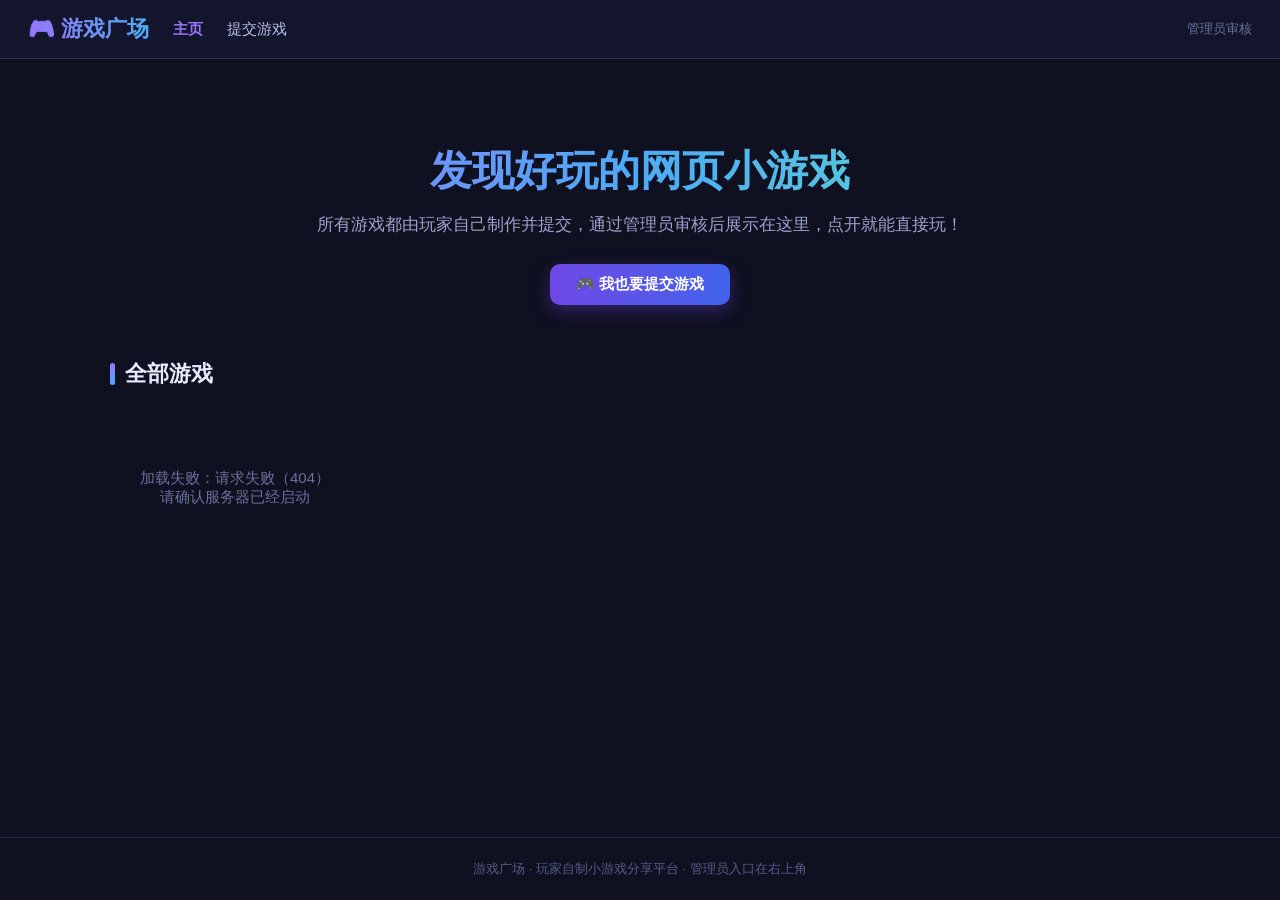
==== index.html @ 997c9da6 "261002" ====
<!DOCTYPE html>
<html lang="zh-CN">
<head>
  <meta charset="UTF-8">
  <meta name="viewport" content="width=device-width, initial-scale=1.0">
  <title>游戏广场 - 大家的在线小游戏合集</title>
  <link rel="stylesheet" href="style.css">
</head>
<body>

  <!-- 顶部导航栏（由 common.js 自动填充） -->
  <div id="navbar"></div>

  <main>
    <!-- 首页大横幅 -->
    <section class="hero">
      <h1>发现好玩的网页小游戏</h1>
      <p>所有游戏都由玩家自己制作并提交，通过管理员审核后展示在这里，点开就能直接玩！</p>
      <a class="btn btn-primary" href="submit.html">🎮 我也要提交游戏</a>
    </section>

    <!-- 游戏列表区域 -->
    <h2 class="section-title">全部游戏 <span id="count" style="font-size:14px;color:#6a719c;font-weight:normal;"></span></h2>
    <div id="gameGrid" class="grid">
      <div class="loading">正在加载游戏列表...</div>
    </div>
  </main>

  <footer>
    游戏广场 · 玩家自制小游戏分享平台 · 管理员入口在右上角
  </footer>

  <script src="common.js"></script>
  <script>
    renderNavbar('home');

    /** 向服务器要"已通过审核"的游戏列表，然后画成卡片 */
    async function loadGames() {
      const grid = document.getElementById('gameGrid');
      try {
        const data = await api('/api/games');
        const games = data.games || [];

        document.getElementById('count').textContent = '（共 ' + games.length + ' 个）';

        if (games.length === 0) {
          grid.innerHTML = '<div class="empty-tip">暂时还没有游戏，快来提交第一个吧！</div>';
          return;
        }

        // 拼出所有卡片。注意：用户输入的文字必须用 esc() 转义后再放到页面上
        grid.innerHTML = games.map(g => {
          const coverChar = g.title.charAt(0) || '🎮';
          return (
            '<div class="card" onclick="location.href=\'play.html?id=' + encodeURIComponent(g.id) + '\'">' +
              '<div class="card-cover" style="background:' + esc(g.color) + '">' + esc(coverChar) + '</div>' +
              '<div class="card-body">' +
                '<div class="card-title">' + esc(g.title) + '</div>' +
                '<div class="card-author">作者：' + esc(g.author) + '</div>' +
                '<div class="card-desc">' + esc(g.description || '这个作者很懒，没有写简介。') + '</div>' +
                '<span class="tag">' + esc(g.category || '其他') + '</span>' +
              '</div>' +
            '</div>'
          );
        }).join('');
      } catch (e) {
        grid.innerHTML = '<div class="empty-tip">加载失败：' + esc(e.message) + '<br>请确认服务器已经启动</div>';
      }
    }

    loadGames();
  </script>
</body>
</html>
---- style.css ----
/* ============================================================
   游戏广场 - 所有页面共用的样式
   整体风格：深色背景 + 紫青渐变 + 卡片
   ============================================================ */

/* 统一盒模型，去掉默认边距 */
* { box-sizing: border-box; margin: 0; padding: 0; }

body {
  font-family: "Microsoft YaHei", "PingFang SC", "Segoe UI", sans-serif;
  background: #0f1020;
  color: #e8ecff;
  min-height: 100vh;
  display: flex;
  flex-direction: column;
}

a { color: #74c0fc; text-decoration: none; }
a:hover { text-decoration: underline; }

/* ---------------- 顶部导航栏 ---------------- */
.navbar {
  display: flex;
  align-items: center;
  gap: 24px;
  padding: 14px 28px;
  background: rgba(20, 22, 45, 0.95);
  border-bottom: 1px solid #2b2f55;
  position: sticky;
  top: 0;
  z-index: 100;
}
.navbar .logo {
  font-size: 22px;
  font-weight: bold;
  background: linear-gradient(90deg, #9775fa, #4dabf7);
  -webkit-background-clip: text;
  background-clip: text;
  -webkit-text-fill-color: transparent;
}
.navbar a {
  color: #b8c0e8;
  font-size: 15px;
}
.navbar a:hover { color: #fff; text-decoration: none; }
.navbar a.active { color: #9775fa; font-weight: bold; }
.navbar .spacer { flex: 1; }
.navbar .admin-link { font-size: 13px; color: #6a719c; }

main {
  flex: 1;
  width: 100%;
  max-width: 1100px;
  margin: 0 auto;
  padding: 28px 20px 60px;
}

/* ---------------- 首页横幅 ---------------- */
.hero {
  text-align: center;
  padding: 56px 20px 44px;
}
.hero h1 {
  font-size: 42px;
  margin-bottom: 14px;
  background: linear-gradient(90deg, #9775fa, #4dabf7, #63e6be);
  -webkit-background-clip: text;
  background-clip: text;
  -webkit-text-fill-color: transparent;
}
.hero p { color: #9ba3cc; font-size: 17px; margin-bottom: 28px; }

/* ---------------- 按钮 ---------------- */
.btn {
  display: inline-block;
  padding: 11px 26px;
  border-radius: 10px;
  border: none;
  font-size: 15px;
  font-weight: bold;
  cursor: pointer;
  transition: transform .12s, box-shadow .12s, opacity .12s;
}
.btn:hover { transform: translateY(-2px); text-decoration: none; }
.btn:active { transform: translateY(0); }
.btn-primary {
  background: linear-gradient(90deg, #7048e8, #4263eb);
  color: #fff;
  box-shadow: 0 6px 18px rgba(112, 72, 232, .35);
}
.btn-secondary { background: #2b2f55; color: #dce2ff; }
.btn-success { background: #2f9e44; color: #fff; }
.btn-danger { background: #c92a2a; color: #fff; }
.btn-ghost { background: transparent; border: 1px solid #4a4f80; color: #b8c0e8; }
.btn:disabled { opacity: .5; cursor: not-allowed; transform: none; }

/* ---------------- 游戏卡片网格 ---------------- */
.section-title {
  font-size: 22px;
  margin: 10px 0 20px;
  display: flex;
  align-items: center;
  gap: 10px;
}
.section-title::before {
  content: "";
  width: 5px; height: 22px;
  background: linear-gradient(180deg, #9775fa, #4dabf7);
  border-radius: 3px;
}
.grid {
  display: grid;
  grid-template-columns: repeat(auto-fill, minmax(240px, 1fr));
  gap: 20px;
}
.card {
  background: #1a1d3a;
  border: 1px solid #2b2f55;
  border-radius: 14px;
  overflow: hidden;
  cursor: pointer;
  transition: transform .15s, border-color .15s, box-shadow .15s;
}
.card:hover {
  transform: translateY(-4px);
  border-color: #7048e8;
  box-shadow: 0 12px 28px rgba(0, 0, 0, .4);
}
.card-cover {
  height: 110px;
  display: flex;
  align-items: center;
  justify-content: center;
  font-size: 44px;
  color: rgba(255, 255, 255, .92);
  font-weight: bold;
}
.card-body { padding: 14px 16px 16px; }
.card-title { font-size: 17px; font-weight: bold; margin-bottom: 6px; }
.card-author { font-size: 13px; color: #8b93bd; margin-bottom: 8px; }
.card-desc {
  font-size: 13px;
  color: #aab2d8;
  line-height: 1.5;
  height: 39px;
  overflow: hidden;
}
.tag {
  display: inline-block;
  margin-top: 10px;
  padding: 3px 10px;
  font-size: 12px;
  border-radius: 20px;
  background: #2b2f55;
  color: #b8c0e8;
}
.empty-tip {
  text-align: center;
  color: #6a719c;
  padding: 60px 0;
  font-size: 15px;
}

/* ---------------- 表单 ---------------- */
.form-box {
  max-width: 680px;
  margin: 10px auto;
  background: #1a1d3a;
  border: 1px solid #2b2f55;
  border-radius: 16px;
  padding: 30px 34px;
}
.form-box h2 { margin-bottom: 22px; font-size: 24px; }
.form-row { margin-bottom: 18px; }
.form-row label {
  display: block;
  font-size: 14px;
  color: #b8c0e8;
  margin-bottom: 7px;
  font-weight: bold;
}
.form-row .hint { font-weight: normal; color: #7a82ab; font-size: 12px; }
input[type=text], input[type=password], select, textarea {
  width: 100%;
  padding: 11px 13px;
  border-radius: 9px;
  border: 1px solid #3a3f6e;
  background: #12142b;
  color: #e8ecff;
  font-size: 14px;
  font-family: inherit;
  outline: none;
}
input:focus, select:focus, textarea:focus { border-color: #7048e8; }
textarea { resize: vertical; }
.code-area {
  font-family: Consolas, "Courier New", monospace;
  font-size: 13px;
  min-height: 240px;
  line-height: 1.5;
}
input[type=color] {
  width: 60px; height: 38px;
  border: 1px solid #3a3f6e;
  border-radius: 9px;
  background: #12142b;
  cursor: pointer;
}
.form-inline { display: flex; gap: 12px; align-items: center; }
.form-msg { margin-top: 14px; font-size: 14px; min-height: 20px; }
.form-msg.ok { color: #69db7c; }
.form-msg.err { color: #ff8787; }

/* ---------------- 游玩页 ---------------- */
.play-header {
  display: flex;
  align-items: center;
  gap: 16px;
  margin-bottom: 16px;
  flex-wrap: wrap;
}
.play-header h2 { font-size: 24px; }
.play-meta { color: #8b93bd; font-size: 14px; }
.game-frame {
  width: 100%;
  height: calc(100vh - 210px);
  min-height: 500px;
  border: 1px solid #2b2f55;
  border-radius: 14px;
  background: #000;
}

/* ---------------- 审核页 ---------------- */
.admin-card {
  background: #1a1d3a;
  border: 1px solid #2b2f55;
  border-radius: 14px;
  padding: 20px 22px;
  margin-bottom: 18px;
}
.admin-card h3 { font-size: 19px; margin-bottom: 6px; }
.admin-card .meta { color: #8b93bd; font-size: 13px; margin-bottom: 10px; }
.admin-card .desc { color: #c2c9ee; font-size: 14px; line-height: 1.6; margin-bottom: 12px; }
.admin-actions { display: flex; gap: 10px; flex-wrap: wrap; margin-top: 14px; }
.admin-preview {
  width: 100%;
  height: 380px;
  border: 1px solid #3a3f6e;
  border-radius: 10px;
  background: #fff;
  margin-top: 10px;
  display: none;
}
details { margin-top: 10px; }
details summary {
  cursor: pointer;
  color: #8b93bd;
  font-size: 13px;
  padding: 6px 0;
}
.code-view {
  width: 100%;
  max-height: 300px;
  margin-top: 8px;
  background: #0c0e20;
  color: #a5d8ff;
  border-radius: 8px;
  padding: 12px;
  font-family: Consolas, monospace;
  font-size: 12px;
  white-space: pre-wrap;
  word-break: break-all;
  overflow: auto;
}
.login-center {
  min-height: 60vh;
  display: flex;
  align-items: center;
  justify-content: center;
}

/* ---------------- 底部 ---------------- */
footer {
  text-align: center;
  padding: 22px;
  color: #555c85;
  font-size: 13px;
  border-top: 1px solid #232748;
}

/* ---------------- 右上角浮动提示 ---------------- */
#toast {
  position: fixed;
  top: 20px;
  left: 50%;
  transform: translateX(-50%) translateY(-80px);
  background: #252a52;
  color: #fff;
  padding: 12px 24px;
  border-radius: 10px;
  font-size: 14px;
  border: 1px solid #4a4f80;
  z-index: 999;
  opacity: 0;
  transition: transform .25s, opacity .25s;
  pointer-events: none;
  max-width: 90vw;
}
#toast.show { transform: translateX(-50%) translateY(0); opacity: 1; }
#toast.ok { border-color: #2f9e44; }
#toast.err { border-color: #c92a2a; }

/* 加载中提示 */
.loading { text-align: center; color: #6a719c; padding: 40px; }
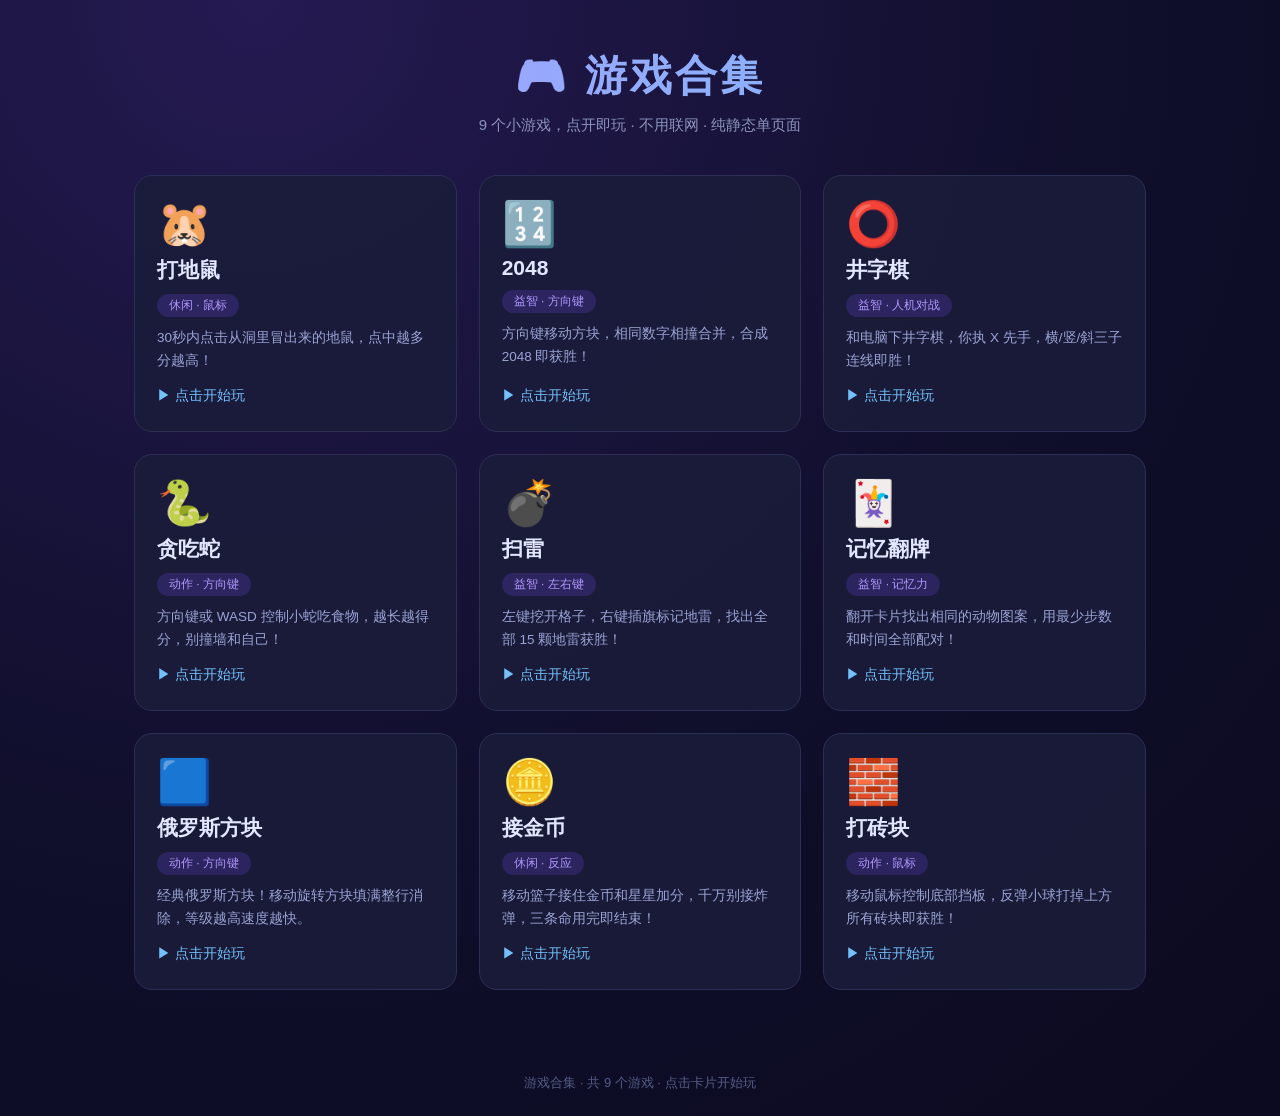
==== commit 623f90fd: "261003" ====
--- a/index.html
+++ b/index.html
@@ -1,74 +1,2022 @@
 <!DOCTYPE html>
 <html lang="zh-CN">
 <head>
-  <meta charset="UTF-8">
-  <meta name="viewport" content="width=device-width, initial-scale=1.0">
-  <title>游戏广场 - 大家的在线小游戏合集</title>
-  <link rel="stylesheet" href="style.css">
+<meta charset="UTF-8">
+<meta name="viewport" content="width=device-width, initial-scale=1.0">
+<title>🎮 游戏合集 - 9个小游戏点开即玩</title>
+<style>
+  /* ============ 页面整体样式 ============ */
+  * { margin: 0; padding: 0; box-sizing: border-box; }
+  body {
+    background: radial-gradient(circle at 20% 0%, #251a52 0%, #100f2c 55%, #0b0a1f 100%);
+    min-height: 100vh;
+    font-family: "Microsoft YaHei", "PingFang SC", sans-serif;
+    color: #e2e6ff;
+    user-select: none;
+  }
+
+  /* 顶部标题 */
+  header {
+    text-align: center;
+    padding: 48px 20px 30px;
+  }
+  header h1 {
+    font-size: 42px;
+    background: linear-gradient(90deg, #b197fc, #74c0fc);
+    -webkit-background-clip: text;
+    background-clip: text;
+    -webkit-text-fill-color: transparent;
+    letter-spacing: 3px;
+  }
+  header p {
+    margin-top: 12px;
+    color: #8b93bd;
+    font-size: 15px;
+  }
+
+  /* 游戏卡片网格 */
+  main.grid {
+    max-width: 1060px;
+    margin: 0 auto;
+    padding: 10px 24px 60px;
+    display: grid;
+    grid-template-columns: repeat(3, 1fr);
+    gap: 22px;
+  }
+  @media (max-width: 900px) { main.grid { grid-template-columns: repeat(2, 1fr); } }
+  @media (max-width: 600px) { main.grid { grid-template-columns: 1fr; } }
+
+  .card {
+    background: rgba(26, 29, 58, .85);
+    border: 1px solid #2b2f55;
+    border-radius: 18px;
+    padding: 26px 22px;
+    cursor: pointer;
+    transition: transform .15s, box-shadow .15s, border-color .15s;
+    display: flex;
+    flex-direction: column;
+    gap: 10px;
+  }
+  .card:hover {
+    transform: translateY(-5px);
+    border-color: #7048e8;
+    box-shadow: 0 12px 30px rgba(112, 72, 232, .28);
+  }
+  .card-icon {
+    font-size: 44px;
+    line-height: 1;
+  }
+  .card-title {
+    font-size: 21px;
+    font-weight: bold;
+  }
+  .card-tag {
+    display: inline-block;
+    align-self: flex-start;
+    font-size: 12px;
+    padding: 3px 12px;
+    border-radius: 20px;
+    background: rgba(112, 72, 232, .22);
+    color: #b197fc;
+  }
+  .card-desc {
+    font-size: 13.5px;
+    color: #9aa3d4;
+    line-height: 1.7;
+    flex: 1;
+  }
+  .card-play {
+    margin-top: 4px;
+    font-size: 14px;
+    color: #74c0fc;
+  }
+
+  footer {
+    text-align: center;
+    color: #555c85;
+    font-size: 13px;
+    padding: 24px;
+  }
+
+  /* ============ 游戏运行弹窗（全屏覆盖） ============ */
+  .player {
+    position: fixed;
+    inset: 0;
+    background: #0b0a1f;
+    z-index: 100;
+    display: flex;
+    flex-direction: column;
+  }
+  .player.hidden { display: none; }
+  .player-bar {
+    height: 54px;
+    flex-shrink: 0;
+    background: #141733;
+    border-bottom: 1px solid #2b2f55;
+    display: flex;
+    align-items: center;
+    gap: 18px;
+    padding: 0 18px;
+  }
+  .back-btn {
+    padding: 8px 18px;
+    font-size: 14px;
+    border: none;
+    border-radius: 9px;
+    background: linear-gradient(90deg, #7048e8, #4263eb);
+    color: #fff;
+    cursor: pointer;
+    font-family: inherit;
+  }
+  .back-btn:hover { filter: brightness(1.1); }
+  #playerTitle { font-size: 17px; font-weight: bold; color: #dce2ff; }
+  #frame {
+    flex: 1;
+    width: 100%;
+    border: none;
+    background: #fff;
+  }
+</style>
 </head>
 <body>
 
-  <!-- 顶部导航栏（由 common.js 自动填充） -->
-  <div id="navbar"></div>
-
-  <main>
-    <!-- 首页大横幅 -->
-    <section class="hero">
-      <h1>发现好玩的网页小游戏</h1>
-      <p>所有游戏都由玩家自己制作并提交，通过管理员审核后展示在这里，点开就能直接玩！</p>
-      <a class="btn btn-primary" href="submit.html">🎮 我也要提交游戏</a>
-    </section>
-
-    <!-- 游戏列表区域 -->
-    <h2 class="section-title">全部游戏 <span id="count" style="font-size:14px;color:#6a719c;font-weight:normal;"></span></h2>
-    <div id="gameGrid" class="grid">
-      <div class="loading">正在加载游戏列表...</div>
+  <header>
+    <h1>🎮 游戏合集</h1>
+    <p>9 个小游戏，点开即玩 · 不用联网 · 纯静态单页面</p>
+  </header>
+
+  <!-- 游戏卡片由下面的脚本自动生成 -->
+  <main class="grid" id="grid"></main>
+
+  <footer>游戏合集 · 共 9 个游戏 · 点击卡片开始玩</footer>
+
+  <!-- 游戏运行容器：默认隐藏，点卡片后全屏显示 -->
+  <div class="player hidden" id="player">
+    <div class="player-bar">
+      <button class="back-btn" id="backBtn">← 返回游戏列表</button>
+      <span id="playerTitle"></span>
     </div>
-  </main>
-
-  <footer>
-    游戏广场 · 玩家自制小游戏分享平台 · 管理员入口在右上角
-  </footer>
-
-  <script src="common.js"></script>
-  <script>
-    renderNavbar('home');
-
-    /** 向服务器要"已通过审核"的游戏列表，然后画成卡片 */
-    async function loadGames() {
-      const grid = document.getElementById('gameGrid');
-      try {
-        const data = await api('/api/games');
-        const games = data.games || [];
-
-        document.getElementById('count').textContent = '（共 ' + games.length + ' 个）';
-
-        if (games.length === 0) {
-          grid.innerHTML = '<div class="empty-tip">暂时还没有游戏，快来提交第一个吧！</div>';
-          return;
+    <!--
+      游戏在独立沙箱 iframe 里运行：
+      allow-scripts 允许游戏脚本运行；不允许同源访问，游戏之间完全隔离。
+      srcdoc 在打开游戏时才填入游戏的完整 HTML 代码。
+    -->
+    <iframe id="frame" sandbox="allow-scripts allow-pointer-lock allow-popups"></iframe>
+  </div>
+
+<script>
+/* ============================================================
+   9 个游戏的数据：每个游戏都是一个完整独立的 HTML 文件内容，
+   原封不动地存在 html 字段里，运行时整体放进 iframe。
+   ============================================================ */
+var GAMES = [
+
+/* ---------------- 游戏 1：打地鼠 ---------------- */
+{
+  title: '打地鼠',
+  icon: '🐹',
+  tag: '休闲 · 鼠标',
+  desc: '30秒内点击从洞里冒出来的地鼠，点中越多分越高！',
+  color: '#7048e8',
+  html: `<!DOCTYPE html>
+<html lang="zh-CN">
+<head>
+<meta charset="utf-8">
+<title>打地鼠</title>
+<style>
+  * { margin: 0; padding: 0; box-sizing: border-box; }
+  body {
+    background: linear-gradient(135deg, #1a1d3a, #2d1b4e);
+    min-height: 100vh;
+    display: flex;
+    flex-direction: column;
+    align-items: center;
+    justify-content: center;
+    font-family: "Microsoft YaHei", sans-serif;
+    color: #fff;
+    user-select: none;
+  }
+  h1 { font-size: 32px; margin-bottom: 10px; letter-spacing: 4px; }
+  .info {
+    display: flex;
+    gap: 30px;
+    font-size: 18px;
+    margin-bottom: 20px;
+  }
+  .info span { color: #ffd43b; font-weight: bold; }
+  .board {
+    display: grid;
+    grid-template-columns: repeat(3, 100px);
+    grid-template-rows: repeat(3, 100px);
+    gap: 14px;
+  }
+  .hole {
+    background: radial-gradient(circle, #2c1810, #1a0f08);
+    border-radius: 50%;
+    position: relative;
+    overflow: hidden;
+    cursor: pointer;
+    box-shadow: inset 0 6px 12px rgba(0,0,0,.6);
+  }
+  .mole {
+    position: absolute;
+    bottom: -70px;
+    left: 50%;
+    transform: translateX(-50%);
+    font-size: 54px;
+    transition: bottom .15s ease-out;
+    pointer-events: none;
+  }
+  .hole.up .mole { bottom: 12px; }
+  .hole.hit .mole { transform: translateX(-50%) scale(.6); opacity: .4; }
+  .start-btn {
+    margin-top: 24px;
+    padding: 12px 36px;
+    font-size: 18px;
+    border: none;
+    border-radius: 10px;
+    background: linear-gradient(90deg, #7048e8, #4263eb);
+    color: #fff;
+    cursor: pointer;
+    box-shadow: 0 4px 14px rgba(112,72,232,.4);
+  }
+  .start-btn:hover { transform: translateY(-2px); }
+  .over {
+    position: fixed;
+    inset: 0;
+    background: rgba(0,0,0,.75);
+    display: none;
+    align-items: center;
+    justify-content: center;
+    flex-direction: column;
+    gap: 16px;
+    font-size: 24px;
+  }
+  .over.show { display: flex; }
+  .over h2 { font-size: 40px; color: #ffd43b; }
+</style>
+</head>
+<body>
+  <h1>🔨 打地鼠</h1>
+  <div class="info">
+    <div>得分：<span id="score">0</span></div>
+    <div>时间：<span id="time">30</span>s</div>
+  </div>
+  <div class="board" id="board"></div>
+  <button class="start-btn" id="startBtn">开始游戏</button>
+
+  <div class="over" id="over">
+    <h2>时间到！</h2>
+    <p>你的得分：<span id="finalScore" style="color:#ffd43b;font-weight:bold;">0</span></p>
+    <button class="start-btn" onclick="restart()">再玩一次</button>
+  </div>
+
+<script>
+  const board = document.getElementById('board');
+  const scoreEl = document.getElementById('score');
+  const timeEl = document.getElementById('time');
+  const over = document.getElementById('over');
+  const startBtn = document.getElementById('startBtn');
+
+  let score = 0, timeLeft = 30, timer = null, moleTimer = null, running = false;
+
+  // 生成 9 个洞
+  for (let i = 0; i < 9; i++) {
+    const hole = document.createElement('div');
+    hole.className = 'hole';
+    hole.innerHTML = '<div class="mole">🐹</div>';
+    hole.addEventListener('click', () => whack(hole));
+    board.appendChild(hole);
+  }
+
+  function whack(hole) {
+    if (!running || !hole.classList.contains('up') || hole.classList.contains('hit')) return;
+    score++;
+    scoreEl.textContent = score;
+    hole.classList.add('hit');
+    setTimeout(() => hole.classList.remove('hit', 'up'), 120);
+  }
+
+  function popMole() {
+    const holes = document.querySelectorAll('.hole');
+    // 随机选一个还没冒出地鼠的洞
+    const free = Array.from(holes).filter(h => !h.classList.contains('up'));
+    if (free.length === 0) return;
+    const hole = free[Math.floor(Math.random() * free.length)];
+    hole.classList.add('up');
+    // 地鼠冒出来 0.6~1 秒后自己缩回去
+    const dur = 600 + Math.random() * 400;
+    setTimeout(() => hole.classList.remove('up'), dur);
+  }
+
+  function startGame() {
+    score = 0;
+    timeLeft = 30;
+    scoreEl.textContent = 0;
+    timeEl.textContent = 30;
+    over.classList.remove('show');
+    startBtn.style.display = 'none';
+    running = true;
+
+    timer = setInterval(() => {
+      timeLeft--;
+      timeEl.textContent = timeLeft;
+      if (timeLeft <= 0) endGame();
+    }, 1000);
+
+    // 每隔 0.5 秒冒一只地鼠
+    moleTimer = setInterval(popMole, 500);
+  }
+
+  function endGame() {
+    running = false;
+    clearInterval(timer);
+    clearInterval(moleTimer);
+    document.querySelectorAll('.hole').forEach(h => h.classList.remove('up'));
+    document.getElementById('finalScore').textContent = score;
+    over.classList.add('show');
+    startBtn.style.display = 'block';
+  }
+
+  function restart() { startGame(); }
+
+  startBtn.addEventListener('click', startGame);
+<\/script>
+</body>
+</html>`
+},
+
+/* ---------------- 游戏 2：2048 ---------------- */
+{
+  title: '2048',
+  icon: '🔢',
+  tag: '益智 · 方向键',
+  desc: '方向键移动方块，相同数字相撞合并，合成 2048 即获胜！',
+  color: '#f59f00',
+  html: `<!DOCTYPE html>
+<html lang="zh-CN">
+<head>
+<meta charset="utf-8">
+<title>2048</title>
+<style>
+  * { margin: 0; padding: 0; box-sizing: border-box; }
+  body {
+    background: #faf8ef;
+    min-height: 100vh;
+    display: flex;
+    flex-direction: column;
+    align-items: center;
+    justify-content: center;
+    font-family: "Microsoft YaHei", sans-serif;
+    color: #776e65;
+    user-select: none;
+  }
+  h1 { font-size: 48px; margin-bottom: 12px; color: #776e65; }
+  .info { display: flex; gap: 14px; margin-bottom: 16px; align-items: center; }
+  .score-box {
+    background: #bbada0;
+    color: #fff;
+    padding: 8px 20px;
+    border-radius: 6px;
+    text-align: center;
+    min-width: 80px;
+  }
+  .score-box .label { font-size: 12px; text-transform: uppercase; opacity: .85; }
+  .score-box .val { font-size: 22px; font-weight: bold; }
+  .board {
+    background: #bbada0;
+    border-radius: 8px;
+    padding: 12px;
+    display: grid;
+    grid-template-columns: repeat(4, 80px);
+    grid-template-rows: repeat(4, 80px);
+    gap: 12px;
+    position: relative;
+  }
+  .cell {
+    background: rgba(238,228,218,.35);
+    border-radius: 6px;
+    display: flex;
+    align-items: center;
+    justify-content: center;
+    font-size: 32px;
+    font-weight: bold;
+    color: #776e65;
+  }
+  .n2    { background: #eee4da; color: #776e65; }
+  .n4    { background: #ede0c8; color: #776e65; }
+  .n8    { background: #f2b179; color: #f9f6f2; }
+  .n16   { background: #f59563; color: #f9f6f2; }
+  .n32   { background: #f67c5f; color: #f9f6f2; }
+  .n64   { background: #f65e3b; color: #f9f6f2; }
+  .n128  { background: #edcf72; color: #f9f6f2; font-size: 26px; }
+  .n256  { background: #edcc61; color: #f9f6f2; font-size: 26px; }
+  .n512  { background: #edc850; color: #f9f6f2; font-size: 26px; }
+  .n1024 { background: #edc53f; color: #f9f6f2; font-size: 20px; }
+  .n2048 { background: #edc22e; color: #f9f6f2; font-size: 20px; }
+  .n4096 { background: #3c3a32; color: #f9f6f2; font-size: 20px; }
+  .tip { margin-top: 16px; font-size: 14px; color: #8f7a66; }
+  .restart {
+    margin-top: 14px;
+    padding: 10px 28px;
+    font-size: 16px;
+    border: none;
+    border-radius: 6px;
+    background: #8f7a66;
+    color: #f9f6f2;
+    cursor: pointer;
+  }
+  .overlay {
+    position: absolute;
+    inset: 0;
+    background: rgba(238,228,218,.73);
+    border-radius: 8px;
+    display: none;
+    flex-direction: column;
+    align-items: center;
+    justify-content: center;
+    gap: 14px;
+  }
+  .overlay.show { display: flex; }
+  .overlay h2 { font-size: 40px; color: #776e65; }
+</style>
+</head>
+<body>
+  <h1>2048</h1>
+  <div class="info">
+    <div class="score-box"><div class="label">分数</div><div class="val" id="score">0</div></div>
+    <div class="score-box"><div class="label">最高</div><div class="val" id="best">0</div></div>
+  </div>
+  <div class="board" id="board">
+    <div class="overlay" id="overlay">
+      <h2 id="overText">游戏结束</h2>
+      <button class="restart" onclick="init()">再来一局</button>
+    </div>
+  </div>
+  <p class="tip">用 ↑ ↓ ← → 方向键移动方块，相同数字合并，合成 2048 获胜！</p>
+  <button class="restart" onclick="init()">重新开始</button>
+
+<script>
+  const board = document.getElementById('board');
+  const scoreEl = document.getElementById('score');
+  const bestEl = document.getElementById('best');
+  const overlay = document.getElementById('overlay');
+  const overText = document.getElementById('overText');
+
+  let grid, score, best = 0, over = false, won = false;
+  const cells = [];
+
+  // 创建 16 个格子
+  for (let i = 0; i < 16; i++) {
+    const c = document.createElement('div');
+    c.className = 'cell';
+    board.appendChild(c);
+    cells.push(c);
+  }
+
+  function init() {
+    grid = Array(16).fill(0);
+    score = 0;
+    over = false;
+    won = false;
+    overlay.classList.remove('show');
+    addRandom();
+    addRandom();
+    render();
+  }
+
+  // 随机在空格子里放一个 2（90%）或 4（10%）
+  function addRandom() {
+    const empty = [];
+    for (let i = 0; i < 16; i++) if (grid[i] === 0) empty.push(i);
+    if (empty.length === 0) return;
+    const idx = empty[Math.floor(Math.random() * empty.length)];
+    grid[idx] = Math.random() < 0.9 ? 2 : 4;
+  }
+
+  function render() {
+    scoreEl.textContent = score;
+    bestEl.textContent = best;
+    for (let i = 0; i < 16; i++) {
+      const v = grid[i];
+      cells[i].className = 'cell' + (v ? ' n' + v : '');
+      cells[i].textContent = v || '';
+    }
+  }
+
+  // 把一行/列向左压缩合并，返回新数组和获得的分数
+  function slide(row) {
+    let arr = row.filter(v => v);       // 去掉 0
+    let gained = 0;
+    for (let i = 0; i < arr.length - 1; i++) {
+      if (arr[i] === arr[i + 1]) {
+        arr[i] *= 2;
+        gained += arr[i];
+        if (arr[i] === 2048 && !won) { won = true; }
+        arr.splice(i + 1, 1);
+      }
+    }
+    while (arr.length < 4) arr.push(0);
+    return { row: arr, gained };
+  }
+
+  function move(dir) {
+    if (over) return;
+    const before = grid.join(',');
+    let totalGain = 0;
+
+    // 把 4x4 网格按方向拆成 4 行来处理
+    for (let i = 0; i < 4; i++) {
+      let idx;
+      if (dir === 'left')  idx = [i*4, i*4+1, i*4+2, i*4+3];
+      if (dir === 'right') idx = [i*4+3, i*4+2, i*4+1, i*4];
+      if (dir === 'up')    idx = [i, i+4, i+8, i+12];
+      if (dir === 'down')  idx = [i+12, i+8, i+4, i];
+
+      const row = idx.map(p => grid[p]);
+      const { row: nr, gained } = slide(row);
+      totalGain += gained;
+      idx.forEach((p, j) => grid[p] = nr[j]);
+    }
+
+    // 如果有变化，加分并生成新方块
+    if (grid.join(',') !== before) {
+      score += totalGain;
+      if (score > best) best = score;
+      addRandom();
+      render();
+      checkOver();
+    }
+  }
+
+  function checkOver() {
+    if (won) {
+      overText.textContent = '🎉 你赢了！合成 2048！';
+      overlay.classList.add('show');
+      over = true;
+      return;
+    }
+    // 还有空格就没结束
+    if (grid.includes(0)) return;
+    // 检查是否还能合并
+    for (let i = 0; i < 16; i++) {
+      const v = grid[i];
+      if ((i + 1) % 4 !== 0 && grid[i+1] === v) return;
+      if (i + 4 < 16 && grid[i+4] === v) return;
+    }
+    overText.textContent = '游戏结束';
+    overlay.classList.add('show');
+    over = true;
+  }
+
+  document.addEventListener('keydown', e => {
+    const map = { ArrowLeft:'left', ArrowRight:'right', ArrowUp:'up', ArrowDown:'down' };
+    if (map[e.key]) { e.preventDefault(); move(map[e.key]); }
+  });
+
+  init();
+<\/script>
+</body>
+</html>`
+},
+
+/* ---------------- 游戏 3：井字棋 ---------------- */
+{
+  title: '井字棋',
+  icon: '⭕',
+  tag: '益智 · 人机对战',
+  desc: '和电脑下井字棋，你执 X 先手，横/竖/斜三子连线即胜！',
+  color: '#e94560',
+  html: `<!DOCTYPE html>
+<html lang="zh-CN">
+<head>
+<meta charset="utf-8">
+<title>井字棋</title>
+<style>
+  * { margin: 0; padding: 0; box-sizing: border-box; }
+  body {
+    background: linear-gradient(135deg, #0f3460, #16213e);
+    min-height: 100vh;
+    display: flex;
+    flex-direction: column;
+    align-items: center;
+    justify-content: center;
+    font-family: "Microsoft YaHei", sans-serif;
+    color: #fff;
+    user-select: none;
+  }
+  h1 { font-size: 32px; margin-bottom: 10px; }
+  .status { font-size: 18px; margin-bottom: 18px; height: 26px; }
+  .board {
+    display: grid;
+    grid-template-columns: repeat(3, 90px);
+    grid-template-rows: repeat(3, 90px);
+    gap: 8px;
+    background: #1a1a2e;
+    padding: 8px;
+    border-radius: 12px;
+  }
+  .cell {
+    background: #16213e;
+    border-radius: 8px;
+    display: flex;
+    align-items: center;
+    justify-content: center;
+    font-size: 48px;
+    font-weight: bold;
+    cursor: pointer;
+    transition: background .15s;
+  }
+  .cell:hover:not(.taken) { background: #1f3460; }
+  .cell.x { color: #e94560; }
+  .cell.o { color: #00d4ff; }
+  .cell.win { background: #0f3460; animation: pulse .6s infinite alternate; }
+  @keyframes pulse { from { transform: scale(1); } to { transform: scale(1.05); } }
+  .info { display: flex; gap: 30px; margin-top: 18px; font-size: 15px; }
+  .info span { color: #e94560; font-weight: bold; }
+  .info span.o { color: #00d4ff; }
+  button {
+    margin-top: 18px;
+    padding: 10px 28px;
+    font-size: 16px;
+    border: none;
+    border-radius: 8px;
+    background: #e94560;
+    color: #fff;
+    cursor: pointer;
+  }
+  button:hover { opacity: .85; }
+</style>
+</head>
+<body>
+  <h1>⭕ 井字棋 ❌</h1>
+  <div class="status" id="status">你是 X，先走一步！</div>
+  <div class="board" id="board"></div>
+  <div class="info">
+    <div>你 (X)：<span id="px">0</span> 胜</div>
+    <div>电脑 (O)：<span class="o" id="po">0</span> 胜</div>
+  </div>
+  <button onclick="reset()">重新开始</button>
+
+<script>
+  const board = document.getElementById('board');
+  const statusEl = document.getElementById('status');
+  const pxEl = document.getElementById('px');
+  const poEl = document.getElementById('po');
+  let cells, boardState, over, px = 0, po = 0;
+  const WINS = [[0,1,2],[3,4,5],[6,7,8],[0,3,6],[1,4,7],[2,5,8],[0,4,8],[2,4,6]];
+
+  function init() {
+    cells = [];
+    boardState = Array(9).fill('');
+    over = false;
+    board.innerHTML = '';
+    for (let i = 0; i < 9; i++) {
+      const c = document.createElement('div');
+      c.className = 'cell';
+      c.addEventListener('click', () => play(i));
+      board.appendChild(c);
+      cells.push(c);
+    }
+    statusEl.textContent = '你是 X，先走一步！';
+  }
+
+  function play(i) {
+    if (over || boardState[i] !== '') return;
+    boardState[i] = 'X';
+    cells[i].textContent = 'X';
+    cells[i].classList.add('x', 'taken');
+    if (checkWin('X')) return end('你赢了！🎉', 'X');
+    if (boardState.every(v => v)) return end('平局！', null);
+    statusEl.textContent = '电脑思考中...';
+    setTimeout(aiMove, 400);
+  }
+
+  // 简单 AI：优先赢，其次堵，否则随机
+  function aiMove() {
+    if (over) return;
+    let move = findWin('O') ?? findWin('X') ?? randomEmpty();
+    boardState[move] = 'O';
+    cells[move].textContent = 'O';
+    cells[move].classList.add('o', 'taken');
+    if (checkWin('O')) return end('电脑赢了！🤖', 'O');
+    if (boardState.every(v => v)) return end('平局！', null);
+    statusEl.textContent = '轮到你了，下 X';
+  }
+
+  function findWin(p) {
+    for (const [a, b, c] of WINS) {
+      const line = [boardState[a], boardState[b], boardState[c]];
+      if (line.filter(v => v === p).length === 2 && line.includes('')) {
+        return [a, b, c][line.indexOf('')];
+      }
+    }
+    return null;
+  }
+
+  function randomEmpty() {
+    const e = boardState.map((v, i) => v === '' ? i : -1).filter(i => i >= 0);
+    return e[Math.floor(Math.random() * e.length)];
+  }
+
+  function checkWin(p) {
+    for (const line of WINS) {
+      if (line.every(i => boardState[i] === p)) {
+        line.forEach(i => cells[i].classList.add('win'));
+        return true;
+      }
+    }
+    return false;
+  }
+
+  function end(msg, winner) {
+    over = true;
+    statusEl.textContent = msg;
+    if (winner === 'X') { px++; pxEl.textContent = px; }
+    if (winner === 'O') { po++; poEl.textContent = po; }
+  }
+
+  function reset() { init(); }
+  init();
+<\/script>
+</body>
+</html>`
+},
+
+/* ---------------- 游戏 4：贪吃蛇 ---------------- */
+{
+  title: '贪吃蛇',
+  icon: '🐍',
+  tag: '动作 · 方向键',
+  desc: '方向键或 WASD 控制小蛇吃食物，越长越得分，别撞墙和自己！',
+  color: '#2f9e44',
+  html: `<!DOCTYPE html>
+<html lang="zh-CN">
+<head>
+<meta charset="utf-8">
+<title>贪吃蛇</title>
+<style>
+  * { margin: 0; padding: 0; box-sizing: border-box; }
+  body {
+    background: #1a1a2e;
+    min-height: 100vh;
+    display: flex;
+    flex-direction: column;
+    align-items: center;
+    justify-content: center;
+    font-family: "Microsoft YaHei", sans-serif;
+    color: #fff;
+    user-select: none;
+  }
+  h1 { font-size: 30px; margin-bottom: 12px; color: #4ade80; }
+  .info { display: flex; gap: 24px; font-size: 18px; margin-bottom: 14px; }
+  .info span { color: #fbbf24; font-weight: bold; }
+  canvas {
+    background: #0f0f1e;
+    border: 2px solid #4ade80;
+    border-radius: 8px;
+    box-shadow: 0 0 20px rgba(74,222,128,.3);
+  }
+  .tip { margin-top: 14px; font-size: 14px; color: #94a3b8; }
+  button {
+    margin-top: 12px;
+    padding: 10px 28px;
+    font-size: 16px;
+    border: none;
+    border-radius: 8px;
+    background: #4ade80;
+    color: #0f0f1e;
+    cursor: pointer;
+    font-weight: bold;
+  }
+  button:hover { opacity: .85; }
+  .over {
+    position: fixed;
+    inset: 0;
+    background: rgba(0,0,0,.7);
+    display: none;
+    align-items: center;
+    justify-content: center;
+    flex-direction: column;
+    gap: 14px;
+  }
+  .over.show { display: flex; }
+  .over h2 { font-size: 36px; color: #f87171; }
+</style>
+</head>
+<body>
+  <h1>🐍 贪吃蛇</h1>
+  <div class="info">
+    <div>得分：<span id="score">0</span></div>
+    <div>最高：<span id="best">0</span></div>
+  </div>
+  <canvas id="game" width="400" height="400"></canvas>
+  <p class="tip">用 ↑ ↓ ← → 或 W A S D 控制方向，吃到食物加分，撞墙或撞自己就死</p>
+  <button onclick="restart()">开始 / 重来</button>
+
+  <div class="over" id="over">
+    <h2>游戏结束</h2>
+    <p>得分：<span id="final" style="color:#fbbf24;font-weight:bold;font-size:24px;">0</span></p>
+    <button onclick="restart()">再来一局</button>
+  </div>
+
+<script>
+  const canvas = document.getElementById('game');
+  const ctx = canvas.getContext('2d');
+  const SIZE = 20, COLS = canvas.width / SIZE, ROWS = canvas.height / SIZE;
+  let snake, dir, nextDir, food, score, best = 0, timer, over;
+
+  function init() {
+    snake = [{x: 10, y: 10}, {x: 9, y: 10}, {x: 8, y: 10}];
+    dir = {x: 1, y: 0};
+    nextDir = dir;
+    score = 0;
+    over = false;
+    document.getElementById('over').classList.remove('show');
+    placeFood();
+    updateScore();
+  }
+
+  function placeFood() {
+    while (true) {
+      const f = { x: Math.floor(Math.random() * COLS), y: Math.floor(Math.random() * ROWS) };
+      if (!snake.some(s => s.x === f.x && s.y === f.y)) { food = f; return; }
+    }
+  }
+
+  function updateScore() {
+    document.getElementById('score').textContent = score;
+    if (score > best) { best = score; document.getElementById('best').textContent = best; }
+  }
+
+  function tick() {
+    if (over) return;
+    dir = nextDir;
+    const head = { x: snake[0].x + dir.x, y: snake[0].y + dir.y };
+
+    // 撞墙
+    if (head.x < 0 || head.x >= COLS || head.y < 0 || head.y >= ROWS) return gameOver();
+    // 撞自己
+    if (snake.some(s => s.x === head.x && s.y === head.y)) return gameOver();
+
+    snake.unshift(head);
+    if (head.x === food.x && head.y === food.y) {
+      score += 10;
+      updateScore();
+      placeFood();
+    } else {
+      snake.pop();
+    }
+    draw();
+  }
+
+  function draw() {
+    ctx.fillStyle = '#0f0f1e';
+    ctx.fillRect(0, 0, canvas.width, canvas.height);
+
+    // 食物
+    ctx.fillStyle = '#f87171';
+    ctx.beginPath();
+    ctx.arc(food.x * SIZE + SIZE/2, food.y * SIZE + SIZE/2, SIZE/2 - 2, 0, Math.PI*2);
+    ctx.fill();
+
+    // 蛇
+    snake.forEach((s, i) => {
+      ctx.fillStyle = i === 0 ? '#4ade80' : '#22c55e';
+      ctx.fillRect(s.x * SIZE + 1, s.y * SIZE + 1, SIZE - 2, SIZE - 2);
+    });
+  }
+
+  function gameOver() {
+    over = true;
+    clearInterval(timer);
+    document.getElementById('final').textContent = score;
+    document.getElementById('over').classList.add('show');
+  }
+
+  function restart() {
+    clearInterval(timer);
+    init();
+    draw();
+    timer = setInterval(tick, 110);
+  }
+
+  document.addEventListener('keydown', e => {
+    const k = e.key.toLowerCase();
+    if ((k === 'arrowup' || k === 'w') && dir.y !== 1) nextDir = {x:0,y:-1};
+    if ((k === 'arrowdown' || k === 's') && dir.y !== -1) nextDir = {x:0,y:1};
+    if ((k === 'arrowleft' || k === 'a') && dir.x !== 1) nextDir = {x:-1,y:0};
+    if ((k === 'arrowright' || k === 'd') && dir.x !== -1) nextDir = {x:1,y:0};
+  });
+
+  init();
+  draw();
+  timer = setInterval(tick, 110);
+<\/script>
+</body>
+</html>`
+},
+
+/* ---------------- 游戏 5：扫雷 ---------------- */
+{
+  title: '扫雷',
+  icon: '💣',
+  tag: '益智 · 左右键',
+  desc: '左键挖开格子，右键插旗标记地雷，找出全部 15 颗地雷获胜！',
+  color: '#f08c00',
+  html: `<!DOCTYPE html>
+<html lang="zh-CN">
+<head>
+<meta charset="utf-8">
+<title>扫雷</title>
+<style>
+  * { margin: 0; padding: 0; box-sizing: border-box; }
+  body {
+    background: #1e293b;
+    min-height: 100vh;
+    display: flex;
+    flex-direction: column;
+    align-items: center;
+    justify-content: center;
+    font-family: "Microsoft YaHei", sans-serif;
+    color: #e2e8f0;
+    user-select: none;
+  }
+  h1 { font-size: 30px; margin-bottom: 14px; color: #fbbf24; }
+  .info { display: flex; gap: 24px; font-size: 18px; margin-bottom: 14px; }
+  .info span { color: #f87171; font-weight: bold; }
+  .board {
+    display: grid;
+    grid-template-columns: repeat(10, 34px);
+    gap: 2px;
+    background: #334155;
+    padding: 6px;
+    border-radius: 8px;
+  }
+  .cell {
+    width: 34px; height: 34px;
+    background: #64748b;
+    display: flex;
+    align-items: center;
+    justify-content: center;
+    font-weight: bold;
+    font-size: 18px;
+    cursor: pointer;
+    border-radius: 4px;
+    transition: background .1s;
+  }
+  .cell:hover:not(.open) { background: #94a3b8; }
+  .cell.open { background: #1e293b; cursor: default; }
+  .cell.mine { background: #ef4444; }
+  .cell.flag::before { content: '🚩'; }
+  .n1 { color: #60a5fa; }
+  .n2 { color: #4ade80; }
+  .n3 { color: #f87171; }
+  .n4 { color: #a78bfa; }
+  .n5 { color: #fb923c; }
+  .n6 { color: #22d3ee; }
+  .n7 { color: #e2e8f0; }
+  .n8 { color: #94a3b8; }
+  .tip { margin-top: 14px; font-size: 14px; color: #94a3b8; text-align: center; line-height: 1.8; }
+  button {
+    margin-top: 14px;
+    padding: 10px 28px;
+    font-size: 16px;
+    border: none;
+    border-radius: 8px;
+    background: #fbbf24;
+    color: #1e293b;
+    cursor: pointer;
+    font-weight: bold;
+  }
+  button:hover { opacity: .85; }
+  .over { margin-top: 16px; font-size: 22px; font-weight: bold; min-height: 30px; }
+  .win { color: #4ade80; }
+  .lose { color: #f87171; }
+</style>
+</head>
+<body>
+  <h1>💣 扫雷</h1>
+  <div class="info">
+    <div>剩余地雷：<span id="mines">15</span></div>
+    <div>用时：<span id="time">0</span>s</div>
+  </div>
+  <div class="board" id="board" oncontextmenu="return false;"></div>
+  <p class="tip">左键挖开格子，右键插旗标记地雷<br>数字表示周围 8 格里有几个地雷</p>
+  <button onclick="init()">重新开始</button>
+  <div class="over" id="overMsg"></div>
+
+<script>
+  const board = document.getElementById('board');
+  const minesEl = document.getElementById('mines');
+  const timeEl = document.getElementById('time');
+  const overMsg = document.getElementById('overMsg');
+  const W = 10, H = 10, MINE_COUNT = 15;
+  let grid, opened, flagged, over, firstClick, timer, seconds;
+
+  function init() {
+    grid = [];
+    opened = Array.from({length: H}, () => Array(W).fill(false));
+    flagged = Array.from({length: H}, () => Array(W).fill(false));
+    over = false;
+    firstClick = true;
+    seconds = 0;
+    timeEl.textContent = 0;
+    overMsg.textContent = '';
+    overMsg.className = 'over';
+    minesEl.textContent = MINE_COUNT;
+    clearInterval(timer);
+
+    // 初始化空网格（第一次点击后才布雷，保证第一下安全）
+    for (let y = 0; y < H; y++) {
+      grid[y] = [];
+      for (let x = 0; x < W; x++) grid[y][x] = 0;
+    }
+    render();
+  }
+
+  function placeMines(safeX, safeY) {
+    let placed = 0;
+    while (placed < MINE_COUNT) {
+      const x = Math.floor(Math.random() * W);
+      const y = Math.floor(Math.random() * H);
+      // 不在第一次点击的位置及其周围布雷
+      if (Math.abs(x - safeX) <= 1 && Math.abs(y - safeY) <= 1) continue;
+      if (grid[y][x] === -1) continue;
+      grid[y][x] = -1;
+      placed++;
+    }
+    // 计算每个格子周围的地雷数
+    for (let y = 0; y < H; y++) {
+      for (let x = 0; x < W; x++) {
+        if (grid[y][x] === -1) continue;
+        let n = 0;
+        for (let dy = -1; dy <= 1; dy++)
+          for (let dx = -1; dx <= 1; dx++) {
+            const nx = x+dx, ny = y+dy;
+            if (nx>=0 && nx<W && ny>=0 && ny<H && grid[ny][nx] === -1) n++;
+          }
+        grid[y][x] = n;
+      }
+    }
+  }
+
+  function render() {
+    board.innerHTML = '';
+    for (let y = 0; y < H; y++) {
+      for (let x = 0; x < W; x++) {
+        const c = document.createElement('div');
+        c.className = 'cell';
+        if (opened[y][x]) {
+          c.classList.add('open');
+          if (grid[y][x] === -1) { c.classList.add('mine'); c.textContent = '💣'; }
+          else if (grid[y][x] > 0) { c.textContent = grid[y][x]; c.classList.add('n' + grid[y][x]); }
+        } else if (flagged[y][x]) {
+          c.classList.add('flag');
         }
-
-        // 拼出所有卡片。注意：用户输入的文字必须用 esc() 转义后再放到页面上
-        grid.innerHTML = games.map(g => {
-          const coverChar = g.title.charAt(0) || '🎮';
-          return (
-            '<div class="card" onclick="location.href=\'play.html?id=' + encodeURIComponent(g.id) + '\'">' +
-              '<div class="card-cover" style="background:' + esc(g.color) + '">' + esc(coverChar) + '</div>' +
-              '<div class="card-body">' +
-                '<div class="card-title">' + esc(g.title) + '</div>' +
-                '<div class="card-author">作者：' + esc(g.author) + '</div>' +
-                '<div class="card-desc">' + esc(g.description || '这个作者很懒，没有写简介。') + '</div>' +
-                '<span class="tag">' + esc(g.category || '其他') + '</span>' +
-              '</div>' +
-            '</div>'
-          );
-        }).join('');
-      } catch (e) {
-        grid.innerHTML = '<div class="empty-tip">加载失败：' + esc(e.message) + '<br>请确认服务器已经启动</div>';
+        c.addEventListener('click', () => open(x, y));
+        c.addEventListener('contextmenu', e => { e.preventDefault(); toggleFlag(x, y); });
+        board.appendChild(c);
       }
     }
-
-    loadGames();
-  </script>
+  }
+
+  function open(x, y) {
+    if (over || opened[y][x] || flagged[y][x]) return;
+    if (firstClick) {
+      placeMines(x, y);
+      firstClick = false;
+      timer = setInterval(() => { seconds++; timeEl.textContent = seconds; }, 1000);
+    }
+    opened[y][x] = true;
+    if (grid[y][x] === -1) return gameOver(false);
+    // 空格：自动展开周围
+    if (grid[y][x] === 0) {
+      for (let dy = -1; dy <= 1; dy++)
+        for (let dx = -1; dx <= 1; dx++) {
+          const nx = x+dx, ny = y+dy;
+          if (nx>=0 && nx<W && ny>=0 && ny<H && !opened[ny][nx]) open(nx, ny);
+        }
+    }
+    render();
+    checkWin();
+  }
+
+  function toggleFlag(x, y) {
+    if (over || opened[y][x]) return;
+    flagged[y][x] = !flagged[y][x];
+    const flagCount = flagged.flat().filter(Boolean).length;
+    minesEl.textContent = MINE_COUNT - flagCount;
+    render();
+  }
+
+  function checkWin() {
+    let unopened = 0;
+    for (let y = 0; y < H; y++)
+      for (let x = 0; x < W; x++)
+        if (!opened[y][x]) unopened++;
+    if (unopened === MINE_COUNT) gameOver(true);
+  }
+
+  function gameOver(won) {
+    over = true;
+    clearInterval(timer);
+    // 显示所有地雷
+    for (let y = 0; y < H; y++)
+      for (let x = 0; x < W; x++)
+        if (grid[y][x] === -1) opened[y][x] = true;
+    render();
+    overMsg.textContent = won ? '🎉 恭喜，扫雷成功！' : '💥 踩到地雷了！';
+    overMsg.className = 'over ' + (won ? 'win' : 'lose');
+  }
+
+  init();
+<\/script>
+</body>
+</html>`
+},
+
+/* ---------------- 游戏 6：记忆翻牌 ---------------- */
+{
+  title: '记忆翻牌',
+  icon: '🃏',
+  tag: '益智 · 记忆力',
+  desc: '翻开卡片找出相同的动物图案，用最少步数和时间全部配对！',
+  color: '#9c36b5',
+  html: `<!DOCTYPE html>
+<html lang="zh-CN">
+<head>
+<meta charset="utf-8">
+<title>记忆翻牌</title>
+<style>
+  * { margin: 0; padding: 0; box-sizing: border-box; }
+  body {
+    background: linear-gradient(135deg, #4c1d95, #1e1b4b);
+    min-height: 100vh;
+    display: flex;
+    flex-direction: column;
+    align-items: center;
+    justify-content: center;
+    font-family: "Microsoft YaHei", sans-serif;
+    color: #fff;
+    user-select: none;
+  }
+  h1 { font-size: 30px; margin-bottom: 12px; }
+  .info { display: flex; gap: 26px; font-size: 17px; margin-bottom: 16px; }
+  .info span { color: #fbbf24; font-weight: bold; }
+  .board {
+    display: grid;
+    grid-template-columns: repeat(4, 82px);
+    gap: 12px;
+  }
+  .card {
+    width: 82px; height: 82px;
+    perspective: 600px;
+    cursor: pointer;
+  }
+  .card-inner {
+    position: relative;
+    width: 100%; height: 100%;
+    transition: transform .4s;
+    transform-style: preserve-3d;
+  }
+  /* 翻开或配对成功时翻转 */
+  .card.flipped .card-inner,
+  .card.matched .card-inner { transform: rotateY(180deg); }
+  .card-front, .card-back {
+    position: absolute;
+    inset: 0;
+    border-radius: 12px;
+    display: flex;
+    align-items: center;
+    justify-content: center;
+    font-size: 40px;
+    backface-visibility: hidden;
+  }
+  .card-front {
+    background: linear-gradient(135deg, #7c3aed, #4f46e5);
+    font-size: 34px;
+    box-shadow: 0 4px 10px rgba(0,0,0,.3);
+  }
+  .card-front:hover { filter: brightness(1.15); }
+  .card-back {
+    background: #f5f3ff;
+    transform: rotateY(180deg);
+  }
+  /* 配对成功的卡片变绿 */
+  .card.matched .card-back { background: #bbf7d0; }
+  .tip { margin-top: 18px; font-size: 14px; color: #c4b5fd; }
+  button {
+    margin-top: 12px;
+    padding: 10px 28px;
+    font-size: 16px;
+    border: none;
+    border-radius: 8px;
+    background: #fbbf24;
+    color: #1e1b4b;
+    font-weight: bold;
+    cursor: pointer;
+  }
+  button:hover { opacity: .85; }
+  .win-msg {
+    margin-top: 14px;
+    font-size: 22px;
+    font-weight: bold;
+    color: #4ade80;
+    min-height: 30px;
+  }
+</style>
+</head>
+<body>
+  <h1>🃏 记忆翻牌</h1>
+  <div class="info">
+    <div>翻牌次数：<span id="moves">0</span></div>
+    <div>用时：<span id="time">0</span>s</div>
+    <div>已配对：<span id="pairs">0</span>/8</div>
+  </div>
+  <div class="board" id="board"></div>
+  <div class="win-msg" id="winMsg"></div>
+  <button onclick="init()">重新开始</button>
+  <p class="tip">每次翻开两张牌，图案相同就配对成功，全部配对即获胜！</p>
+
+<script>
+  const board = document.getElementById('board');
+  const movesEl = document.getElementById('moves');
+  const timeEl = document.getElementById('time');
+  const pairsEl = document.getElementById('pairs');
+  const winMsg = document.getElementById('winMsg');
+
+  // 8 种动物图案，每种出现 2 次
+  const EMOJIS = ['🐶','🐱','🦊','🐼','🐸','🐵','🐰','🦁'];
+
+  let order;          // 16 张牌的图案顺序
+  let flipped;        // 当前翻开的牌（最多 2 张）
+  let lock;           // 判断两张牌是否正在处理中（防止乱点）
+  let moves;          // 翻牌次数
+  let matchedPairs;   // 已配对数
+  let seconds, timer, started;
+
+  // 洗牌：把数组随机打乱
+  function shuffle(arr) {
+    for (let i = arr.length - 1; i > 0; i--) {
+      const j = Math.floor(Math.random() * (i + 1));
+      [arr[i], arr[j]] = [arr[j], arr[i]];
+    }
+    return arr;
+  }
+
+  function init() {
+    order = shuffle(EMOJIS.concat(EMOJIS));  // 每种图案复制成两张再洗
+    flipped = [];
+    lock = false;
+    moves = 0;
+    matchedPairs = 0;
+    seconds = 0;
+    started = false;
+    clearInterval(timer);
+    movesEl.textContent = 0;
+    timeEl.textContent = 0;
+    pairsEl.textContent = 0;
+    winMsg.textContent = '';
+    render();
+  }
+
+  function render() {
+    board.innerHTML = '';
+    order.forEach((emoji, i) => {
+      const card = document.createElement('div');
+      card.className = 'card';
+      card.innerHTML =
+        '<div class="card-inner">' +
+          '<div class="card-front">❓</div>' +
+          '<div class="card-back">' + emoji + '</div>' +
+        '</div>';
+      card.addEventListener('click', () => flip(i, card));
+      board.appendChild(card);
+    });
+  }
+
+  function flip(i, cardEl) {
+    // 正在判定、已经翻开、已经配对的牌不能再点
+    if (lock || cardEl.classList.contains('flipped') || cardEl.classList.contains('matched')) return;
+
+    // 第一次翻牌时开始计时
+    if (!started) {
+      started = true;
+      timer = setInterval(() => { seconds++; timeEl.textContent = seconds; }, 1000);
+    }
+
+    cardEl.classList.add('flipped');
+    flipped.push({ i, el: cardEl });
+
+    // 翻开第二张时判定是否相同
+    if (flipped.length === 2) {
+      moves++;
+      movesEl.textContent = moves;
+      lock = true;   // 锁定，等判定结束才能继续点
+
+      const [a, b] = flipped;
+      if (order[a.i] === order[b.i]) {
+        // 图案相同：配对成功
+        setTimeout(() => {
+          a.el.classList.add('matched');
+          b.el.classList.add('matched');
+          matchedPairs++;
+          pairsEl.textContent = matchedPairs;
+          flipped = [];
+          lock = false;
+          if (matchedPairs === 8) win();
+        }, 350);
+      } else {
+        // 图案不同：停顿一下翻回去
+        setTimeout(() => {
+          a.el.classList.remove('flipped');
+          b.el.classList.remove('flipped');
+          flipped = [];
+          lock = false;
+        }, 800);
+      }
+    }
+  }
+
+  function win() {
+    clearInterval(timer);
+    winMsg.textContent = '🎉 全部配对！用了 ' + moves + ' 步、' + seconds + ' 秒';
+  }
+
+  init();
+<\/script>
+</body>
+</html>`
+},
+
+/* ---------------- 游戏 7：俄罗斯方块 ---------------- */
+{
+  title: '俄罗斯方块',
+  icon: '🟦',
+  tag: '动作 · 方向键',
+  desc: '经典俄罗斯方块！移动旋转方块填满整行消除，等级越高速度越快。',
+  color: '#1c7ed6',
+  html: `<!DOCTYPE html>
+<html lang="zh-CN">
+<head>
+<meta charset="utf-8">
+<title>俄罗斯方块</title>
+<style>
+  * { margin: 0; padding: 0; box-sizing: border-box; }
+  body {
+    background: #0f172a;
+    min-height: 100vh;
+    display: flex;
+    flex-direction: column;
+    align-items: center;
+    justify-content: center;
+    font-family: "Microsoft YaHei", sans-serif;
+    color: #e2e8f0;
+    user-select: none;
+  }
+  h1 { font-size: 28px; margin-bottom: 12px; color: #38bdf8; }
+  .wrap { display: flex; gap: 20px; align-items: flex-start; }
+  canvas {
+    background: #1e293b;
+    border: 2px solid #38bdf8;
+    border-radius: 8px;
+    box-shadow: 0 0 18px rgba(56,189,248,.25);
+  }
+  .side { font-size: 15px; line-height: 2; padding-top: 8px; }
+  .side b { color: #fbbf24; font-size: 20px; }
+  .tip { margin-top: 14px; font-size: 13px; color: #94a3b8; text-align: center; line-height: 1.8; }
+  button {
+    margin-top: 10px;
+    padding: 9px 24px;
+    font-size: 15px;
+    border: none;
+    border-radius: 8px;
+    background: #38bdf8;
+    color: #0f172a;
+    font-weight: bold;
+    cursor: pointer;
+  }
+  button:hover { opacity: .85; }
+</style>
+</head>
+<body>
+  <h1>🟦 俄罗斯方块</h1>
+  <div class="wrap">
+    <canvas id="game" width="260" height="520"></canvas>
+    <div class="side">
+      得分：<b id="score">0</b><br>
+      消行：<b id="lines">0</b><br>
+      等级：<b id="level">1</b><br>
+      <button onclick="restart()">重新开始</button>
+    </div>
+  </div>
+  <p class="tip">← → 左右移动 ｜ ↑ 旋转 ｜ ↓ 加速下落 ｜ 空格直接落底<br>先点一下游戏区域获取键盘焦点</p>
+
+<script>
+  const canvas = document.getElementById('game');
+  const ctx = canvas.getContext('2d');
+
+  const COLS = 10, ROWS = 20, SIZE = 26;
+
+  // 7 种经典方块形状（1 表示有方块）
+  const SHAPES = {
+    I: [[1,1,1,1]],
+    O: [[1,1],[1,1]],
+    T: [[0,1,0],[1,1,1]],
+    S: [[0,1,1],[1,1,0]],
+    Z: [[1,1,0],[0,1,1]],
+    J: [[1,0,0],[1,1,1]],
+    L: [[0,0,1],[1,1,1]]
+  };
+  // 每种方块的颜色
+  const COLORS = {
+    I: '#22d3ee', O: '#facc15', T: '#c084fc',
+    S: '#4ade80', Z: '#f87171', J: '#60a5fa', L: '#fb923c'
+  };
+
+  let grid;          // 20 行 10 列的场地，存颜色或 null
+  let piece;         // 当前方块 { shape, color, x, y }
+  let score, lines, level;
+  let over;
+  let dropInterval;  // 下落间隔（毫秒），等级越高越快
+  let lastTime, dropTimer, rafId;
+
+  function newGrid() {
+    return Array.from({ length: ROWS }, () => Array(COLS).fill(null));
+  }
+
+  // 随机生成一个新方块，从顶部中间出现
+  function spawn() {
+    const keys = Object.keys(SHAPES);
+    const name = keys[Math.floor(Math.random() * keys.length)];
+    const shape = SHAPES[name].map(row => row.slice());
+    piece = {
+      shape: shape,
+      color: COLORS[name],
+      x: Math.floor((COLS - shape[0].length) / 2),
+      y: 0
+    };
+    // 一出现就碰撞，说明顶部堆满了 → 游戏结束
+    if (collide(piece.shape, piece.x, piece.y)) gameOver();
+  }
+
+  // 检查形状放在 (x,y) 是否会碰撞（出界或压到已有方块）
+  function collide(shape, x, y) {
+    for (let r = 0; r < shape.length; r++) {
+      for (let c = 0; c < shape[r].length; c++) {
+        if (!shape[r][c]) continue;
+        const nx = x + c, ny = y + r;
+        if (nx < 0 || nx >= COLS || ny >= ROWS) return true;   // 左右或底部出界
+        if (ny >= 0 && grid[ny][nx]) return true;              // 压到方块
+      }
+    }
+    return false;
+  }
+
+  // 把当前方块固定到场地里
+  function merge() {
+    piece.shape.forEach((row, r) => {
+      row.forEach((v, c) => {
+        if (v && piece.y + r >= 0) grid[piece.y + r][piece.x + c] = piece.color;
+      });
+    });
+  }
+
+  // 消掉填满的整行
+  function clearLines() {
+    let cleared = 0;
+    for (let r = ROWS - 1; r >= 0; r--) {
+      if (grid[r].every(v => v)) {
+        grid.splice(r, 1);                    // 删除这一行
+        grid.unshift(Array(COLS).fill(null)); // 顶部补一空行
+        cleared++;
+        r++;                                   // 同一位置要重新检查
+      }
+    }
+    if (cleared > 0) {
+      // 一次消的行越多，得分越高（再乘上等级）
+      const points = [0, 100, 300, 500, 800][cleared] * level;
+      score += points;
+      lines += cleared;
+      level = Math.floor(lines / 10) + 1;                 // 每消 10 行升一级
+      dropInterval = Math.max(120, 800 - (level - 1) * 70); // 升级后下落更快
+      updateInfo();
+    }
+  }
+
+  function move(dx) {
+    if (!collide(piece.shape, piece.x + dx, piece.y)) piece.x += dx;
+  }
+
+  // 下落一格；落到底时固定并生成新方块
+  function drop() {
+    if (!collide(piece.shape, piece.x, piece.y + 1)) {
+      piece.y++;
+    } else {
+      merge();
+      clearLines();
+      spawn();
+    }
+    dropTimer = 0;
+  }
+
+  // 空格：直接落到底
+  function hardDrop() {
+    while (!collide(piece.shape, piece.x, piece.y + 1)) piece.y++;
+    drop();
+  }
+
+  // 旋转矩阵 90 度
+  function rotateMatrix(m) {
+    const rows = m.length, cols = m[0].length;
+    const result = Array.from({ length: cols }, () => Array(rows).fill(0));
+    for (let r = 0; r < rows; r++)
+      for (let c = 0; c < cols; c++)
+        result[c][rows - 1 - r] = m[r][c];
+    return result;
+  }
+
+  // 旋转，如果靠墙就尝试左右挪一下（简单的"墙踢"）
+  function rotatePiece() {
+    const rotated = rotateMatrix(piece.shape);
+    const kicks = [0, -1, 1, -2, 2];
+    for (const k of kicks) {
+      if (!collide(rotated, piece.x + k, piece.y)) {
+        piece.shape = rotated;
+        piece.x += k;
+        return;
+      }
+    }
+  }
+
+  function draw() {
+    // 背景
+    ctx.fillStyle = '#1e293b';
+    ctx.fillRect(0, 0, canvas.width, canvas.height);
+
+    // 网格线（淡淡的）
+    ctx.strokeStyle = 'rgba(148,163,184,.12)';
+    for (let x = 0; x <= COLS; x++) {
+      ctx.beginPath(); ctx.moveTo(x*SIZE, 0); ctx.lineTo(x*SIZE, ROWS*SIZE); ctx.stroke();
+    }
+    for (let y = 0; y <= ROWS; y++) {
+      ctx.beginPath(); ctx.moveTo(0, y*SIZE); ctx.lineTo(COLS*SIZE, y*SIZE); ctx.stroke();
+    }
+
+    // 已固定的方块
+    grid.forEach((row, r) => {
+      row.forEach((color, c) => {
+        if (color) drawBlock(c, r, color);
+      });
+    });
+
+    // 当前正在下落的方块
+    piece.shape.forEach((row, r) => {
+      row.forEach((v, c) => {
+        if (v) drawBlock(piece.x + c, piece.y + r, piece.color);
+      });
+    });
+
+    if (over) {
+      ctx.fillStyle = 'rgba(0,0,0,.7)';
+      ctx.fillRect(0, 0, canvas.width, canvas.height);
+      ctx.fillStyle = '#f87171';
+      ctx.font = 'bold 32px "Microsoft YaHei"';
+      ctx.textAlign = 'center';
+      ctx.fillText('游戏结束', canvas.width/2, canvas.height/2 - 10);
+      ctx.fillStyle = '#e2e8f0';
+      ctx.font = '16px "Microsoft YaHei"';
+      ctx.fillText('点击"重新开始"再来一局', canvas.width/2, canvas.height/2 + 26);
+    }
+  }
+
+  // 画一个带高光的小方块
+  function drawBlock(c, r, color) {
+    const x = c * SIZE, y = r * SIZE;
+    ctx.fillStyle = color;
+    ctx.fillRect(x + 1, y + 1, SIZE - 2, SIZE - 2);
+    // 高光边框，让方块有立体感
+    ctx.fillStyle = 'rgba(255,255,255,.25)';
+    ctx.fillRect(x + 1, y + 1, SIZE - 2, 3);
+    ctx.fillRect(x + 1, y + 1, 3, SIZE - 2);
+  }
+
+  function updateInfo() {
+    document.getElementById('score').textContent = score;
+    document.getElementById('lines').textContent = lines;
+    document.getElementById('level').textContent = level;
+  }
+
+  function gameOver() {
+    over = true;
+    cancelAnimationFrame(rafId);
+    draw();
+  }
+
+  // 主循环：根据经过的时间决定什么时候自动下落
+  function loop(time) {
+    if (over) return;
+    const delta = time - lastTime;
+    lastTime = time;
+    dropTimer += delta;
+    if (dropTimer > dropInterval) drop();
+    draw();
+    rafId = requestAnimationFrame(loop);
+  }
+
+  function start() {
+    grid = newGrid();
+    score = 0; lines = 0; level = 1;
+    over = false;
+    dropInterval = 800;
+    dropTimer = 0;
+    lastTime = performance.now();
+    updateInfo();
+    spawn();
+    cancelAnimationFrame(rafId);
+    rafId = requestAnimationFrame(loop);
+  }
+
+  function restart() { start(); }
+
+  // 键盘控制（按方向键时阻止页面滚动）
+  document.addEventListener('keydown', e => {
+    if (over) return;
+    switch (e.key) {
+      case 'ArrowLeft':  e.preventDefault(); move(-1); break;
+      case 'ArrowRight': e.preventDefault(); move(1); break;
+      case 'ArrowDown':  e.preventDefault(); drop(); break;
+      case 'ArrowUp':    e.preventDefault(); rotatePiece(); break;
+      case ' ':          e.preventDefault(); hardDrop(); break;
+    }
+  });
+
+  start();
+<\/script>
+</body>
+</html>`
+},
+
+/* ---------------- 游戏 8：接金币 ---------------- */
+{
+  title: '接金币',
+  icon: '🪙',
+  tag: '休闲 · 反应',
+  desc: '移动篮子接住金币和星星加分，千万别接炸弹，三条命用完即结束！',
+  color: '#f08c00',
+  html: `<!DOCTYPE html>
+<html lang="zh-CN">
+<head>
+<meta charset="utf-8">
+<title>接金币</title>
+<style>
+  * { margin: 0; padding: 0; box-sizing: border-box; }
+  body {
+    background: linear-gradient(180deg, #0ea5e9, #1e3a8a);
+    min-height: 100vh;
+    display: flex;
+    flex-direction: column;
+    align-items: center;
+    justify-content: center;
+    font-family: "Microsoft YaHei", sans-serif;
+    color: #fff;
+    user-select: none;
+  }
+  h1 { font-size: 28px; margin-bottom: 10px; }
+  .info { display: flex; gap: 28px; font-size: 18px; margin-bottom: 12px; }
+  .info .gold { color: #fde047; font-weight: bold; }
+  canvas {
+    background: linear-gradient(180deg, #38bdf8, #0369a1);
+    border: 2px solid #fde047;
+    border-radius: 10px;
+    box-shadow: 0 0 20px rgba(253,224,71,.3);
+    cursor: none;
+  }
+  .tip { margin-top: 14px; font-size: 14px; color: #dbeafe; text-align: center; line-height: 1.8; }
+  button {
+    margin-top: 10px;
+    padding: 10px 28px;
+    font-size: 16px;
+    border: none;
+    border-radius: 8px;
+    background: #fde047;
+    color: #1e3a8a;
+    font-weight: bold;
+    cursor: pointer;
+  }
+  button:hover { opacity: .85; }
+</style>
+</head>
+<body>
+  <h1>🪙 接金币</h1>
+  <div class="info">
+    <div>得分：<span class="gold" id="score">0</span></div>
+    <div>生命：<span id="lives">❤️❤️❤️</span></div>
+  </div>
+  <canvas id="game" width="460" height="540"></canvas>
+  <p class="tip">← → 方向键（或移动鼠标）控制篮子<br>🪙金币 +10 分　⭐星星 +30 分　💣炸弹碰到扣一条命！</p>
+  <button onclick="restart()">开始 / 重来</button>
+
+<script>
+  const canvas = document.getElementById('game');
+  const ctx = canvas.getContext('2d');
+  const W = canvas.width, H = canvas.height;
+
+  const GROUND = H - 46;   // 篮子所在的高度
+
+  let basket;     // 篮子 { x }
+  let items;      // 天上掉下的东西数组
+  let score, lives, over;
+  let keys;       // 当前按下的方向键
+  let spawnTimer; // 距离下一个掉落物的时间
+  let rafId, lastTime;
+
+  function init() {
+    basket = { x: W / 2, w: 76, h: 34, speed: 7 };
+    items = [];
+    score = 0;
+    lives = 3;
+    over = false;
+    keys = { left: false, right: false };
+    spawnTimer = 0;
+    updateInfo();
+  }
+
+  function updateInfo() {
+    document.getElementById('score').textContent = score;
+    document.getElementById('lives').textContent = '❤️'.repeat(lives) || '💔';
+  }
+
+  // 生成一个掉落物：大部分是金币，少量星星和炸弹
+  function spawnItem() {
+    const r = Math.random();
+    let type;
+    if (r < 0.62) type = 'coin';
+    else if (r < 0.82) type = 'star';
+    else type = 'bomb';
+
+    items.push({
+      x: 30 + Math.random() * (W - 60),
+      y: -30,
+      type: type,
+      speed: 2.2 + Math.random() * 1.8 + score / 400  // 分数越高掉得越快
+    });
+  }
+
+  function update(dt) {
+    // 篮子左右移动
+    if (keys.left) basket.x -= basket.speed;
+    if (keys.right) basket.x += basket.speed;
+    basket.x = Math.max(basket.w/2, Math.min(W - basket.w/2, basket.x));
+
+    // 每隔一段时间生成一个掉落物（分数越高出现越频繁）
+    spawnTimer += dt;
+    const interval = Math.max(350, 850 - score * 1.5);
+    if (spawnTimer > interval) {
+      spawnItem();
+      spawnTimer = 0;
+    }
+
+    // 下落与接住判定
+    for (let i = items.length - 1; i >= 0; i--) {
+      const it = items[i];
+      it.y += it.speed * dt / 16;
+
+      // 是否落进篮子：高度到达篮子口，且横向在篮子范围内
+      const caught = it.y + 18 >= GROUND && it.y < GROUND + 20 &&
+                     Math.abs(it.x - basket.x) < basket.w / 2;
+      if (caught) {
+        if (it.type === 'coin') score += 10;
+        else if (it.type === 'star') score += 30;
+        else { lives--; flash(); }            // 接到炸弹扣命
+        items.splice(i, 1);
+        updateInfo();
+        if (lives <= 0) gameOver();
+        continue;
+      }
+
+      // 掉出屏幕就移除（漏掉金币不扣命）
+      if (it.y > H + 30) items.splice(i, 1);
+    }
+  }
+
+  // 被炸弹炸到时红屏闪一下
+  let flashTime = 0;
+  function flash() { flashTime = 250; }
+
+  function draw() {
+    // 背景
+    const bg = ctx.createLinearGradient(0, 0, 0, H);
+    bg.addColorStop(0, '#7dd3fc');
+    bg.addColorStop(1, '#0369a1');
+    ctx.fillStyle = bg;
+    ctx.fillRect(0, 0, W, H);
+
+    // 底部地面
+    ctx.fillStyle = '#14532d';
+    ctx.fillRect(0, GROUND + 30, W, H - GROUND - 30);
+
+    // 掉落物（用 emoji 画）
+    ctx.font = '34px sans-serif';
+    ctx.textAlign = 'center';
+    items.forEach(it => {
+      const emoji = it.type === 'coin' ? '🪙' : it.type === 'star' ? '⭐' : '💣';
+      ctx.fillText(emoji, it.x, it.y + 10);
+    });
+
+    // 篮子：画一个梯形
+    ctx.fillStyle = '#b45309';
+    ctx.beginPath();
+    ctx.moveTo(basket.x - basket.w/2, GROUND);
+    ctx.lineTo(basket.x + basket.w/2, GROUND);
+    ctx.lineTo(basket.x + basket.w/2 - 12, GROUND + basket.h);
+    ctx.lineTo(basket.x - basket.w/2 + 12, GROUND + basket.h);
+    ctx.closePath();
+    ctx.fill();
+    // 篮子提手
+    ctx.strokeStyle = '#92400e';
+    ctx.lineWidth = 5;
+    ctx.beginPath();
+    ctx.arc(basket.x, GROUND, basket.w/2 - 6, Math.PI, 0);
+    ctx.stroke();
+
+    // 被炸到的红屏效果
+    if (flashTime > 0) {
+      ctx.fillStyle = 'rgba(239,68,68,' + (flashTime / 250) * 0.45 + ')';
+      ctx.fillRect(0, 0, W, H);
+    }
+
+    if (over) {
+      ctx.fillStyle = 'rgba(0,0,0,.7)';
+      ctx.fillRect(0, 0, W, H);
+      ctx.fillStyle = '#fde047';
+      ctx.font = 'bold 36px "Microsoft YaHei"';
+      ctx.textAlign = 'center';
+      ctx.fillText('游戏结束', W/2, H/2 - 14);
+      ctx.fillStyle = '#fff';
+      ctx.font = '20px "Microsoft YaHei"';
+      ctx.fillText('最终得分：' + score, W/2, H/2 + 24);
+    }
+  }
+
+  function loop(time) {
+    if (over) return;
+    const dt = Math.min(50, time - lastTime);
+    lastTime = time;
+    if (flashTime > 0) flashTime -= dt;
+    update(dt);
+    draw();
+    rafId = requestAnimationFrame(loop);
+  }
+
+  function gameOver() {
+    over = true;
+    cancelAnimationFrame(rafId);
+    draw();
+  }
+
+  function start() {
+    init();
+    lastTime = performance.now();
+    cancelAnimationFrame(rafId);
+    rafId = requestAnimationFrame(loop);
+  }
+  function restart() { start(); }
+
+  // 键盘控制
+  document.addEventListener('keydown', e => {
+    if (e.key === 'ArrowLeft') { keys.left = true; e.preventDefault(); }
+    if (e.key === 'ArrowRight') { keys.right = true; e.preventDefault(); }
+  });
+  document.addEventListener('keyup', e => {
+    if (e.key === 'ArrowLeft') keys.left = false;
+    if (e.key === 'ArrowRight') keys.right = false;
+  });
+
+  // 鼠标控制：鼠标移到哪里，篮子就跟到哪里
+  canvas.addEventListener('mousemove', e => {
+    const rect = canvas.getBoundingClientRect();
+    basket.x = (e.clientX - rect.left) * (W / rect.width);
+  });
+
+  start();
+<\/script>
+</body>
+</html>`
+},
+
+/* ---------------- 游戏 9：打砖块（官方示例） ---------------- */
+{
+  title: '打砖块',
+  icon: '🧱',
+  tag: '动作 · 鼠标',
+  desc: '移动鼠标控制底部挡板，反弹小球打掉上方所有砖块即获胜！',
+  color: '#1971c2',
+  html: `<!DOCTYPE html>
+<html>
+<head><meta charset="utf-8"><style>
+  body{margin:0;background:#0d1230;display:flex;flex-direction:column;align-items:center;justify-content:center;height:100vh;font-family:sans-serif;color:#8ecbff}
+  canvas{background:#050818;border:3px solid #4da3ff;border-radius:8px}
+  p{margin:8px}
+</style></head>
+<body>
+<p><b>打砖块</b> —— 移动鼠标控制挡板，把所有砖块打完就赢</p>
+<canvas id="c" width="420" height="400"></canvas>
+<script>
+  var cv = document.getElementById('c');
+  var ctx = cv.getContext('2d');
+  var paddle = {x:160,w:100,h:12};
+  var ball = {x:210,y:300,r:8,dx:4,dy:-4};
+  var bricks = [], rows = 4, cols = 8, bw = 44, bh = 16, alive = true, win = false;
+  for(var r = 0; r < rows; r++){
+    for(var c = 0; c < cols; c++){
+      bricks.push({x:10+c*50, y:40+r*22, alive:true});
+    }
+  }
+  cv.onmousemove = function(e){
+    var rect = cv.getBoundingClientRect();
+    paddle.x = e.clientX - rect.left - paddle.w/2;
+  };
+  setInterval(function(){
+    if(!alive || win) return;
+    ball.x += ball.dx; ball.y += ball.dy;
+    if(ball.x < ball.r || ball.x > 420-ball.r) ball.dx = -ball.dx;
+    if(ball.y < ball.r) ball.dy = -ball.dy;
+    if(ball.y > 380 && ball.x > paddle.x && ball.x < paddle.x+paddle.w) ball.dy = -Math.abs(ball.dy);
+    if(ball.y > 410) alive = false;
+    var left = 0;
+    for(var i = 0; i < bricks.length; i++){
+      var b = bricks[i];
+      if(!b.alive) continue;
+      left++;
+      if(ball.x > b.x && ball.x < b.x+bw && ball.y > b.y && ball.y < b.y+bh){
+        b.alive = false; ball.dy = -ball.dy;
+      }
+    }
+    if(left === 0) win = true;
+    ctx.fillStyle = '#050818'; ctx.fillRect(0,0,420,400);
+    ctx.fillStyle = '#ff8a4d';
+    for(var j = 0; j < bricks.length; j++){
+      if(bricks[j].alive) ctx.fillRect(bricks[j].x, bricks[j].y, bw, bh);
+    }
+    ctx.fillStyle = '#8ecbff'; ctx.fillRect(paddle.x, 380, paddle.w, paddle.h);
+    ctx.beginPath(); ctx.arc(ball.x, ball.y, ball.r, 0, 7); ctx.fill();
+    if(!alive){ ctx.fillStyle = '#ff5555'; ctx.font='30px sans-serif'; ctx.fillText('游戏结束',140,200); }
+    if(win){ ctx.fillStyle = '#7fff70'; ctx.font='30px sans-serif'; ctx.fillText('你赢了！',150,200); }
+  }, 16);
+<\/script>
+</body>
+</html>`
+}
+
+];
+
+/* ============================================================
+   以下是合集页面本身的逻辑：生成卡片、打开/关闭游戏
+   ============================================================ */
+
+// 生成 9 张游戏卡片
+var grid = document.getElementById('grid');
+GAMES.forEach(function (g, i) {
+  var card = document.createElement('div');
+  card.className = 'card';
+  card.innerHTML =
+    '<div class="card-icon">' + g.icon + '</div>' +
+    '<div class="card-title">' + g.title + '</div>' +
+    '<span class="card-tag">' + g.tag + '</span>' +
+    '<div class="card-desc">' + g.desc + '</div>' +
+    '<div class="card-play">▶ 点击开始玩</div>';
+  card.addEventListener('click', function () { openGame(i); });
+  grid.appendChild(card);
+});
+
+var player = document.getElementById('player');
+var frame = document.getElementById('frame');
+var playerTitle = document.getElementById('playerTitle');
+
+// 打开游戏：把游戏完整 HTML 放进 iframe，并显示全屏容器
+function openGame(i) {
+  var g = GAMES[i];
+  playerTitle.textContent = g.icon + ' ' + g.title;
+  frame.srcdoc = g.html;
+  player.classList.remove('hidden');
+  document.body.style.overflow = 'hidden';  // 背景页面不滚动
+}
+
+// 返回列表：清空 iframe（停止游戏里的定时器），隐藏容器
+function closeGame() {
+  player.classList.add('hidden');
+  frame.srcdoc = '';
+  document.body.style.overflow = '';
+}
+
+document.getElementById('backBtn').addEventListener('click', closeGame);
+
+// ESC 键也可以返回列表
+document.addEventListener('keydown', function (e) {
+  if (e.key === 'Escape' && !player.classList.contains('hidden')) closeGame();
+});
+</script>
 </body>
 </html>
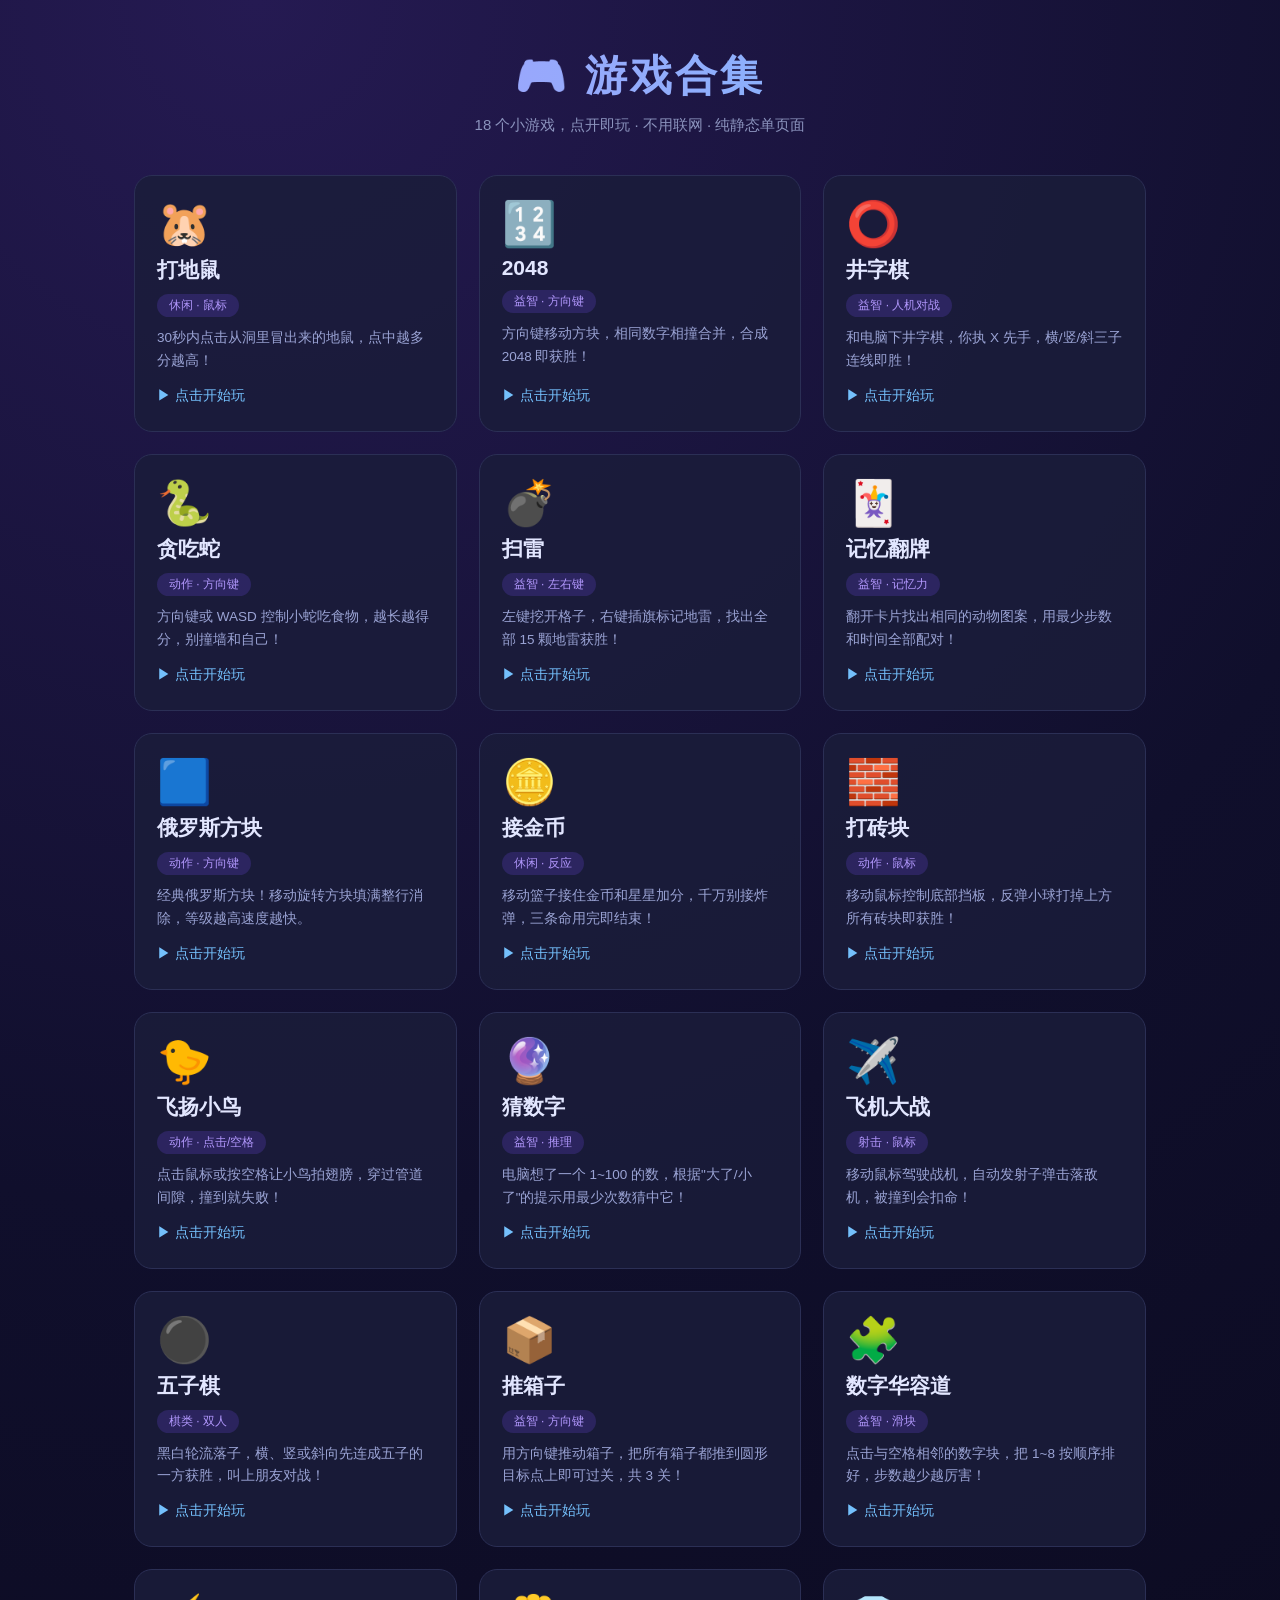
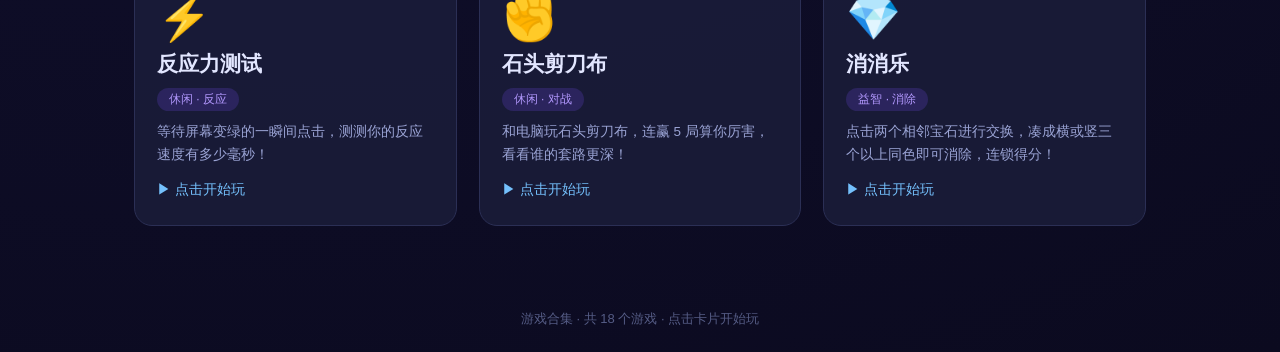
==== commit b546dd9c: "261004" ====
--- a/index.html
+++ b/index.html
@@ -3,7 +3,7 @@
 <head>
 <meta charset="UTF-8">
 <meta name="viewport" content="width=device-width, initial-scale=1.0">
-<title>🎮 游戏合集 - 9个小游戏点开即玩</title>
+<title>🎮 游戏合集 - 18个小游戏点开即玩</title>
 <style>
   /* ============ 页面整体样式 ============ */
   * { margin: 0; padding: 0; box-sizing: border-box; }
@@ -142,13 +142,13 @@
 
   <header>
     <h1>🎮 游戏合集</h1>
-    <p>9 个小游戏，点开即玩 · 不用联网 · 纯静态单页面</p>
+    <p>18 个小游戏，点开即玩 · 不用联网 · 纯静态单页面</p>
   </header>
 
   <!-- 游戏卡片由下面的脚本自动生成 -->
   <main class="grid" id="grid"></main>
 
-  <footer>游戏合集 · 共 9 个游戏 · 点击卡片开始玩</footer>
+  <footer>游戏合集 · 共 18 个游戏 · 点击卡片开始玩</footer>
 
   <!-- 游戏运行容器：默认隐藏，点卡片后全屏显示 -->
   <div class="player hidden" id="player">
@@ -1968,6 +1968,1752 @@
 <\/script>
 </body>
 </html>`
+},
+
+/* ---------------- 游戏 10：飞扬小鸟 ---------------- */
+{
+  title: '飞扬小鸟',
+  icon: '🐤',
+  tag: '动作 · 点击/空格',
+  desc: '点击鼠标或按空格让小鸟拍翅膀，穿过管道间隙，撞到就失败！',
+  color: '#37b24d',
+  html: `<!DOCTYPE html>
+<html lang="zh-CN">
+<head>
+<meta charset="utf-8">
+<title>飞扬小鸟</title>
+<style>
+  * { margin: 0; padding: 0; box-sizing: border-box; }
+  body {
+    background: linear-gradient(180deg, #4fc3f7, #b3e5fc);
+    min-height: 100vh;
+    display: flex;
+    flex-direction: column;
+    align-items: center;
+    justify-content: center;
+    font-family: "Microsoft YaHei", sans-serif;
+    user-select: none;
+  }
+  h1 { font-size: 28px; margin-bottom: 10px; color: #1b5e20; }
+  canvas {
+    border: 2px solid #2e7d32;
+    border-radius: 12px;
+    box-shadow: 0 8px 24px rgba(0,0,0,.25);
+    cursor: pointer;
+  }
+  .tip { margin-top: 12px; font-size: 14px; color: #1b5e20; }
+</style>
+</head>
+<body>
+  <h1>🐤 飞扬小鸟</h1>
+  <canvas id="game" width="360" height="520"></canvas>
+  <p class="tip">点击画面或按空格让小鸟往上飞，松开就会掉下来</p>
+
+<script>
+  var cv = document.getElementById('game');
+  var ctx = cv.getContext('2d');
+  var W = cv.width, H = cv.height;
+  var GROUND = 462;           // 地面高度
+
+  var bird, pipes, score, state, spawnAcc, lastTime, best = 0;
+  // state 有三种：ready（等待开始）/ play（进行中）/ over（结束）
+
+  function reset() {
+    bird = { x: 90, y: 240, vy: 0, r: 14 };
+    pipes = [];
+    score = 0;
+    spawnAcc = 0;
+    state = 'ready';
+  }
+
+  // 拍翅膀：往上冲一下
+  function flap() {
+    if (state === 'ready') { state = 'play'; lastTime = performance.now(); }
+    if (state === 'play') bird.vy = -6.6;
+    else if (state === 'over') reset();
+  }
+
+  // 生成一对上下水管，中间留 GAP 像素的缝
+  function spawnPipe() {
+    var gapY = 80 + Math.random() * (GROUND - 260);
+    pipes.push({ x: W, gapY: gapY, passed: false });
+  }
+
+  function update(dt) {
+    var f = dt / 16.7;   // 时间系数：以 60 帧为标准
+
+    // 小鸟始终受重力影响
+    bird.vy += 0.32 * f;
+    bird.y += bird.vy * f;
+
+    // 定时生成水管（约每 1.6 秒一对）
+    spawnAcc += dt;
+    if (spawnAcc > 1600) { spawnPipe(); spawnAcc = 0; }
+
+    for (var i = pipes.length - 1; i >= 0; i--) {
+      var p = pipes[i];
+      p.x -= 2.7 * f;
+      // 小鸟越过水管右边缘时得分
+      if (!p.passed && p.x + 62 < bird.x) { p.passed = true; score++; }
+      if (p.x < -70) pipes.splice(i, 1);
+    }
+
+    checkHit();
+  }
+
+  // 碰撞判定：地面、天花板、水管
+  function checkHit() {
+    if (bird.y + bird.r >= GROUND || bird.y - bird.r <= 0) return gameOver();
+    for (var i = 0; i < pipes.length; i++) {
+      var p = pipes[i];
+      if (bird.x + bird.r > p.x && bird.x - bird.r < p.x + 62) {
+        if (bird.y - bird.r < p.gapY || bird.y + bird.r > p.gapY + 152) return gameOver();
+      }
+    }
+  }
+
+  function gameOver() {
+    state = 'over';
+    if (score > best) best = score;
+  }
+
+  function draw() {
+    // 天空
+    ctx.fillStyle = '#7fc8f8';
+    ctx.fillRect(0, 0, W, H);
+
+    // 远景云
+    ctx.fillStyle = 'rgba(255,255,255,.7)';
+    ctx.beginPath(); ctx.arc(60, 90, 22, 0, 7); ctx.arc(86, 84, 28, 0, 7); ctx.arc(112, 94, 20, 0, 7); ctx.fill();
+    ctx.beginPath(); ctx.arc(250, 150, 18, 0, 7); ctx.arc(272, 144, 24, 0, 7); ctx.arc(294, 152, 16, 0, 7); ctx.fill();
+
+    // 水管
+    ctx.fillStyle = '#43a047';
+    pipes.forEach(function (p) {
+      ctx.fillRect(p.x, 0, 62, p.gapY);                                 // 上管
+      ctx.fillRect(p.x - 3, p.gapY - 22, 68, 22);                       // 上管口
+      ctx.fillRect(p.x, p.gapY + 152, 62, GROUND - p.gapY - 152);       // 下管
+      ctx.fillRect(p.x - 3, p.gapY + 152, 68, 22);                      // 下管口
+    });
+
+    // 地面
+    ctx.fillStyle = '#8d6e63';
+    ctx.fillRect(0, GROUND, W, H - GROUND);
+    ctx.fillStyle = '#66bb6a';
+    ctx.fillRect(0, GROUND, W, 8);
+
+    // 小鸟（身体 + 眼睛 + 嘴巴）
+    ctx.save();
+    ctx.translate(bird.x, bird.y);
+    ctx.rotate(Math.max(-0.4, Math.min(0.9, bird.vy * 0.07)));  // 根据速度倾斜
+    ctx.fillStyle = '#ffd54f';
+    ctx.beginPath(); ctx.arc(0, 0, bird.r, 0, 7); ctx.fill();
+    ctx.fillStyle = '#fff';
+    ctx.beginPath(); ctx.arc(5, -5, 5, 0, 7); ctx.fill();
+    ctx.fillStyle = '#000';
+    ctx.beginPath(); ctx.arc(7, -5, 2.4, 0, 7); ctx.fill();
+    ctx.fillStyle = '#ff7043';
+    ctx.beginPath(); ctx.moveTo(12, 0); ctx.lineTo(22, 2); ctx.lineTo(12, 6); ctx.fill();
+    ctx.restore();
+
+    // 分数
+    ctx.fillStyle = '#fff';
+    ctx.strokeStyle = 'rgba(0,0,0,.4)';
+    ctx.lineWidth = 4;
+    ctx.font = 'bold 42px "Microsoft YaHei"';
+    ctx.textAlign = 'center';
+    if (state !== 'ready') {
+      ctx.strokeText(score, W/2, 70);
+      ctx.fillText(score, W/2, 70);
+    }
+
+    // 提示文字
+    ctx.font = 'bold 24px "Microsoft YaHei"';
+    if (state === 'ready') {
+      ctx.fillStyle = 'rgba(0,0,0,.55)';
+      ctx.fillText('点击开始', W/2, 200);
+      ctx.font = '16px "Microsoft YaHei"';
+      ctx.fillText('穿过水管得 1 分', W/2, 234);
+    }
+    if (state === 'over') {
+      ctx.fillStyle = 'rgba(0,0,0,.55)';
+      ctx.fillRect(0, 0, W, H);
+      ctx.fillStyle = '#ff5252';
+      ctx.font = 'bold 40px "Microsoft YaHei"';
+      ctx.fillText('游戏结束', W/2, 220);
+      ctx.fillStyle = '#fff';
+      ctx.font = '20px "Microsoft YaHei"';
+      ctx.fillText('得分：' + score + '　最高：' + best, W/2, 262);
+      ctx.font = '17px "Microsoft YaHei"';
+      ctx.fillText('点击画面重新开始', W/2, 306);
+    }
+  }
+
+  function loop(t) {
+    var dt = Math.min(40, t - lastTime);
+    lastTime = t;
+    if (state === 'play') update(dt);
+    else if (state === 'ready') { bird.y = 240 + Math.sin(t/300) * 8; }  // 待机时上下浮动
+    draw();
+    requestAnimationFrame(loop);
+  }
+
+  cv.addEventListener('mousedown', flap);
+  document.addEventListener('keydown', function (e) {
+    if (e.key === ' ') { e.preventDefault(); flap(); }
+  });
+
+  reset();
+  lastTime = performance.now();
+  requestAnimationFrame(loop);
+<\/script>
+</body>
+</html>`
+},
+
+/* ---------------- 游戏 11：猜数字 ---------------- */
+{
+  title: '猜数字',
+  icon: '🔮',
+  tag: '益智 · 推理',
+  desc: '电脑想了一个 1~100 的数，根据"大了/小了"的提示用最少次数猜中它！',
+  color: '#0ca678',
+  html: `<!DOCTYPE html>
+<html lang="zh-CN">
+<head>
+<meta charset="utf-8">
+<title>猜数字</title>
+<style>
+  * { margin: 0; padding: 0; box-sizing: border-box; }
+  body {
+    background: linear-gradient(135deg, #064e3b, #022c22);
+    min-height: 100vh;
+    display: flex;
+    flex-direction: column;
+    align-items: center;
+    justify-content: center;
+    font-family: "Microsoft YaHei", sans-serif;
+    color: #d1fae5;
+    user-select: none;
+  }
+  .box {
+    background: rgba(255,255,255,.06);
+    border: 1px solid rgba(52,211,153,.3);
+    border-radius: 20px;
+    padding: 36px 40px;
+    text-align: center;
+    width: 360px;
+  }
+  h1 { font-size: 30px; margin-bottom: 8px; }
+  .sub { font-size: 14px; color: #6ee7b7; margin-bottom: 22px; }
+  .hint {
+    font-size: 22px;
+    font-weight: bold;
+    min-height: 60px;
+    display: flex;
+    align-items: center;
+    justify-content: center;
+    margin-bottom: 16px;
+  }
+  .hint.up { color: #fca5a5; }
+  .hint.down { color: #93c5fd; }
+  .hint.win { color: #6ee7b7; }
+  .row { display: flex; gap: 10px; }
+  input {
+    flex: 1;
+    padding: 12px;
+    font-size: 18px;
+    text-align: center;
+    border: none;
+    border-radius: 10px;
+    outline: none;
+  }
+  button {
+    padding: 12px 22px;
+    font-size: 16px;
+    border: none;
+    border-radius: 10px;
+    background: #10b981;
+    color: #022c22;
+    font-weight: bold;
+    cursor: pointer;
+  }
+  button:hover { filter: brightness(1.1); }
+  .stats { margin-top: 18px; font-size: 14px; color: #a7f3d0; line-height: 1.9; }
+  .history { margin-top: 12px; font-size: 13px; color: #94a3b8; min-height: 20px; word-break: break-all; }
+  .again {
+    margin-top: 16px;
+    background: #34d399;
+    display: none;
+  }
+</style>
+</head>
+<body>
+  <div class="box">
+    <h1>🔮 猜数字</h1>
+    <div class="sub">我心里想了一个 1 ~ 100 之间的整数</div>
+    <div class="hint" id="hint">输入数字开始猜吧！</div>
+    <div class="row">
+      <input type="number" id="input" min="1" max="100" placeholder="1 - 100">
+      <button id="guessBtn">猜！</button>
+    </div>
+    <button class="again" id="againBtn">再玩一次</button>
+    <div class="stats">
+      已猜次数：<b id="tries">0</b> ｜ 最少记录：<b id="best">--</b>
+    </div>
+    <div class="history" id="history"></div>
+  </div>
+
+<script>
+  var answer, tries, over, best = null;
+  var hintEl = document.getElementById('hint');
+  var input = document.getElementById('input');
+  var triesEl = document.getElementById('tries');
+  var bestEl = document.getElementById('best');
+  var historyEl = document.getElementById('history');
+  var againBtn = document.getElementById('againBtn');
+
+  function newGame() {
+    answer = Math.floor(Math.random() * 100) + 1;  // 1~100 的随机整数
+    tries = 0;
+    over = false;
+    hintEl.textContent = '输入数字开始猜吧！';
+    hintEl.className = 'hint';
+    triesEl.textContent = 0;
+    historyEl.textContent = '';
+    againBtn.style.display = 'none';
+    input.disabled = false;
+    input.value = '';
+    input.focus();
+  }
+
+  function guess() {
+    if (over) return;
+    var v = parseInt(input.value, 10);
+    if (isNaN(v) || v < 1 || v > 100) {
+      hintEl.textContent = '请输入 1~100 的整数';
+      hintEl.className = 'hint';
+      return;
+    }
+    tries++;
+    triesEl.textContent = tries;
+
+    if (v === answer) {
+      over = true;
+      hintEl.textContent = '🎉 猜对了！就是 ' + answer;
+      hintEl.className = 'hint win';
+      input.disabled = true;
+      againBtn.style.display = 'inline-block';
+      if (best === null || tries < best) { best = tries; bestEl.textContent = best + ' 次'; }
+    } else if (v < answer) {
+      hintEl.textContent = v + ' 小了 ⬆️ 再大一点';
+      hintEl.className = 'hint up';
+    } else {
+      hintEl.textContent = v + ' 大了 ⬇️ 再小一点';
+      hintEl.className = 'hint down';
+    }
+    // 记录猜测历史
+    var mark = v === answer ? '🎯' : (v < answer ? '↑' : '↓');
+    historyEl.textContent += (historyEl.textContent ? '，' : '') + v + mark;
+    input.value = '';
+    input.focus();
+  }
+
+  document.getElementById('guessBtn').addEventListener('click', guess);
+  input.addEventListener('keydown', function (e) { if (e.key === 'Enter') guess(); });
+  againBtn.addEventListener('click', newGame);
+
+  newGame();
+<\/script>
+</body>
+</html>`
+},
+
+/* ---------------- 游戏 12：飞机大战 ---------------- */
+{
+  title: '飞机大战',
+  icon: '✈️',
+  tag: '射击 · 鼠标',
+  desc: '移动鼠标驾驶战机，自动发射子弹击落敌机，被撞到会扣命！',
+  color: '#e8590c',
+  html: `<!DOCTYPE html>
+<html lang="zh-CN">
+<head>
+<meta charset="utf-8">
+<title>飞机大战</title>
+<style>
+  * { margin: 0; padding: 0; box-sizing: border-box; }
+  body {
+    background: #0b1020;
+    min-height: 100vh;
+    display: flex;
+    flex-direction: column;
+    align-items: center;
+    justify-content: center;
+    font-family: "Microsoft YaHei", sans-serif;
+    color: #e2e8f0;
+    user-select: none;
+  }
+  h1 { font-size: 28px; margin-bottom: 10px; color: #60a5fa; }
+  .info { display: flex; gap: 30px; font-size: 17px; margin-bottom: 12px; }
+  .info b { color: #fbbf24; }
+  canvas {
+    background: #0d1426;
+    border: 2px solid #3b82f6;
+    border-radius: 10px;
+    box-shadow: 0 0 22px rgba(59,130,246,.3);
+    cursor: none;
+  }
+  .tip { margin-top: 12px; font-size: 14px; color: #94a3b8; }
+</style>
+</head>
+<body>
+  <h1>✈️ 飞机大战</h1>
+  <div class="info">
+    <div>得分：<b id="score">0</b></div>
+    <div>生命：<b id="lives">❤️❤️❤️</b></div>
+  </div>
+  <canvas id="game" width="420" height="600"></canvas>
+  <p class="tip">移动鼠标控制飞机（也可用 ← → 键），子弹自动发射</p>
+
+<script>
+  var cv = document.getElementById('game');
+  var ctx = cv.getContext('2d');
+  var W = cv.width, H = cv.height;
+
+  var player, bullets, enemies, particles, score, lives, over;
+  var fireAcc, enemyAcc, lastTime, rafId;
+  var keys = { left: false, right: false };
+  var stars = [];   // 背景星星
+
+  // 初始化星空
+  for (var s = 0; s < 60; s++) {
+    stars.push({ x: Math.random()*W, y: Math.random()*H, v: 0.5 + Math.random()*2, r: Math.random()*1.6 });
+  }
+
+  function init() {
+    player = { x: W/2, y: H - 70, w: 38, h: 42, speed: 7 };
+    bullets = [];
+    enemies = [];
+    particles = [];
+    score = 0;
+    lives = 3;
+    over = false;
+    fireAcc = 0;
+    enemyAcc = 0;
+    updateUI();
+  }
+
+  function updateUI() {
+    document.getElementById('score').textContent = score;
+    document.getElementById('lives').textContent = lives > 0 ? '❤️'.repeat(lives) : '💔';
+  }
+
+  // 爆炸粒子
+  function boom(x, y, color) {
+    for (var i = 0; i < 12; i++) {
+      var a = Math.random() * Math.PI * 2;
+      particles.push({ x: x, y: y, vx: Math.cos(a)*(1+Math.random()*3), vy: Math.sin(a)*(1+Math.random()*3), life: 26, color: color });
+    }
+  }
+
+  function update(dt) {
+    var f = dt / 16.7;
+
+    // 玩家移动（键盘）
+    if (keys.left) player.x -= player.speed * f;
+    if (keys.right) player.x += player.speed * f;
+    player.x = Math.max(player.w/2, Math.min(W - player.w/2, player.x));
+
+    // 自动开火（约每 180ms 一发）
+    fireAcc += dt;
+    if (fireAcc > 180) {
+      fireAcc = 0;
+      bullets.push({ x: player.x, y: player.y - 22 });
+    }
+
+    // 生成敌机（分数越高出现越快）
+    enemyAcc += dt;
+    if (enemyAcc > Math.max(320, 800 - score * 4)) {
+      enemyAcc = 0;
+      enemies.push({ x: 24 + Math.random()*(W-48), y: -30, w: 36, h: 30, vy: 2 + Math.random()*1.8 + score/300 });
+    }
+
+    // 子弹上飞
+    for (var i = bullets.length - 1; i >= 0; i--) {
+      bullets[i].y -= 10 * f;
+      if (bullets[i].y < -10) bullets.splice(i, 1);
+    }
+
+    // 敌机下落 + 碰撞
+    for (var j = enemies.length - 1; j >= 0; j--) {
+      var e = enemies[j];
+      e.y += e.vy * f;
+
+      // 子弹击中敌机
+      var killed = false;
+      for (var k = bullets.length - 1; k >= 0; k--) {
+        var b = bullets[k];
+        if (Math.abs(b.x - e.x) < e.w/2 && Math.abs(b.y - e.y) < e.h/2) {
+          bullets.splice(k, 1);
+          enemies.splice(j, 1);
+          boom(e.x, e.y, '#f87171');
+          score += 10;
+          updateUI();
+          killed = true;
+          break;
+        }
+      }
+      if (killed) continue;
+
+      // 敌机撞到玩家
+      if (Math.abs(e.x - player.x) < (e.w + player.w)/2 - 8 &&
+          Math.abs(e.y - player.y) < (e.h + player.h)/2 - 8) {
+        enemies.splice(j, 1);
+        boom(player.x, player.y, '#fbbf24');
+        lives--;
+        updateUI();
+        if (lives <= 0) gameOver();
+        continue;
+      }
+
+      // 飞出屏幕
+      if (e.y > H + 30) enemies.splice(j, 1);
+    }
+
+    // 粒子动画
+    for (var p = particles.length - 1; p >= 0; p--) {
+      var pt = particles[p];
+      pt.x += pt.vx * f;
+      pt.y += pt.vy * f;
+      pt.life--;
+      if (pt.life <= 0) particles.splice(p, 1);
+    }
+
+    // 星空滚动
+    stars.forEach(function (st) {
+      st.y += st.v * f;
+      if (st.y > H) { st.y = 0; st.x = Math.random() * W; }
+    });
+  }
+
+  function draw() {
+    ctx.fillStyle = '#0d1426';
+    ctx.fillRect(0, 0, W, H);
+
+    // 星星
+    ctx.fillStyle = '#cbd5e1';
+    stars.forEach(function (st) {
+      ctx.globalAlpha = .4 + st.r/3;
+      ctx.fillRect(st.x, st.y, st.r, st.r);
+    });
+    ctx.globalAlpha = 1;
+
+    // 子弹
+    ctx.fillStyle = '#fde047';
+    bullets.forEach(function (b) { ctx.fillRect(b.x - 2, b.y - 8, 4, 14); });
+
+    // 敌机（倒三角）
+    enemies.forEach(function (e) {
+      ctx.fillStyle = '#ef4444';
+      ctx.beginPath();
+      ctx.moveTo(e.x, e.y + e.h/2);
+      ctx.lineTo(e.x - e.w/2, e.y - e.h/2);
+      ctx.lineTo(e.x + e.w/2, e.y - e.h/2);
+      ctx.closePath();
+      ctx.fill();
+      ctx.fillStyle = '#7f1d1d';
+      ctx.fillRect(e.x - 6, e.y - 12, 12, 6);
+    });
+
+    // 玩家飞机（正三角 + 机翼）
+    ctx.fillStyle = '#60a5fa';
+    ctx.beginPath();
+    ctx.moveTo(player.x, player.y - player.h/2);
+    ctx.lineTo(player.x - player.w/2, player.y + player.h/2);
+    ctx.lineTo(player.x + player.w/2, player.y + player.h/2);
+    ctx.closePath();
+    ctx.fill();
+    ctx.fillStyle = '#1d4ed8';
+    ctx.fillRect(player.x - 5, player.y + player.h/2 - 4, 10, 10);
+
+    // 爆炸粒子
+    particles.forEach(function (pt) {
+      ctx.globalAlpha = pt.life / 26;
+      ctx.fillStyle = pt.color;
+      ctx.fillRect(pt.x - 2, pt.y - 2, 4, 4);
+    });
+    ctx.globalAlpha = 1;
+
+    if (over) {
+      ctx.fillStyle = 'rgba(0,0,0,.7)';
+      ctx.fillRect(0, 0, W, H);
+      ctx.fillStyle = '#f87171';
+      ctx.font = 'bold 38px "Microsoft YaHei"';
+      ctx.textAlign = 'center';
+      ctx.fillText('飞机被击落！', W/2, H/2 - 20);
+      ctx.fillStyle = '#fff';
+      ctx.font = '20px "Microsoft YaHei"';
+      ctx.fillText('最终得分：' + score, W/2, H/2 + 20);
+      ctx.font = '16px "Microsoft YaHei"';
+      ctx.fillText('点击画面重新开始', W/2, H/2 + 58);
+    }
+  }
+
+  function loop(t) {
+    var dt = Math.min(40, t - lastTime);
+    lastTime = t;
+    if (!over) update(dt);
+    draw();
+    rafId = requestAnimationFrame(loop);
+  }
+
+  function gameOver() { over = true; }
+
+  cv.addEventListener('mousemove', function (e) {
+    var rect = cv.getBoundingClientRect();
+    player.x = (e.clientX - rect.left) * (W / rect.width);
+    player.y = (e.clientY - rect.top) * (H / rect.height);
+    player.y = Math.max(H/2, Math.min(H - 40, player.y));
+  });
+  cv.addEventListener('mousedown', function () { if (over) start(); });
+
+  document.addEventListener('keydown', function (e) {
+    if (e.key === 'ArrowLeft') keys.left = true;
+    if (e.key === 'ArrowRight') keys.right = true;
+  });
+  document.addEventListener('keyup', function (e) {
+    if (e.key === 'ArrowLeft') keys.left = false;
+    if (e.key === 'ArrowRight') keys.right = false;
+  });
+
+  function start() {
+    init();
+    lastTime = performance.now();
+    cancelAnimationFrame(rafId);
+    rafId = requestAnimationFrame(loop);
+  }
+  start();
+<\/script>
+</body>
+</html>`
+},
+
+/* ---------------- 游戏 13：五子棋 ---------------- */
+{
+  title: '五子棋',
+  icon: '⚫',
+  tag: '棋类 · 双人',
+  desc: '黑白轮流落子，横、竖或斜向先连成五子的一方获胜，叫上朋友对战！',
+  color: '#5c3a21',
+  html: `<!DOCTYPE html>
+<html lang="zh-CN">
+<head>
+<meta charset="utf-8">
+<title>五子棋</title>
+<style>
+  * { margin: 0; padding: 0; box-sizing: border-box; }
+  body {
+    background: linear-gradient(135deg, #3e2723, #1b0f0a);
+    min-height: 100vh;
+    display: flex;
+    flex-direction: column;
+    align-items: center;
+    justify-content: center;
+    font-family: "Microsoft YaHei", sans-serif;
+    color: #efebe9;
+    user-select: none;
+  }
+  h1 { font-size: 28px; margin-bottom: 10px; }
+  .status { font-size: 19px; margin-bottom: 12px; height: 28px; }
+  .status b.black { color: #111; background: #eee; border-radius: 50%; padding: 2px 9px; }
+  .status b.white { color: #fff; background: #555; border-radius: 50%; padding: 2px 9px; }
+  canvas {
+    background: #d7a86e;
+    border-radius: 8px;
+    box-shadow: 0 8px 24px rgba(0,0,0,.45);
+    cursor: pointer;
+  }
+  button {
+    margin-top: 14px;
+    padding: 10px 28px;
+    font-size: 16px;
+    border: none;
+    border-radius: 8px;
+    background: #a1887f;
+    color: #fff;
+    cursor: pointer;
+  }
+  button:hover { filter: brightness(1.1); }
+</style>
+</head>
+<body>
+  <h1>⚫ 五子棋 ⚪</h1>
+  <div class="status" id="status"></div>
+  <canvas id="board" width="450" height="450"></canvas>
+  <button onclick="init()">重新开始</button>
+
+<script>
+  var cv = document.getElementById('board');
+  var ctx = cv.getContext('2d');
+  var N = 15;          // 15 路棋盘
+  var CELL = 30;       // 每格 30 像素
+  var OFFSET = 15;     // 第一条线距边缘的距离
+
+  var board, current, over, winLine = null;
+
+  function init() {
+    // 棋盘数据：0 空，1 黑，2 白
+    board = [];
+    for (var r = 0; r < N; r++) board.push(new Array(N).fill(0));
+    current = 1;   // 黑棋先行
+    over = false;
+    winLine = null;
+    updateStatus();
+    draw();
+  }
+
+  function updateStatus() {
+    var st = document.getElementById('status');
+    if (over) return;
+    if (current === 1) st.innerHTML = '轮到 <b class="black">●</b> 黑棋';
+    else st.innerHTML = '轮到 <b class="white">●</b> 白棋';
+  }
+
+  function draw() {
+    // 木纹底色
+    ctx.fillStyle = '#d7a86e';
+    ctx.fillRect(0, 0, cv.width, cv.height);
+
+    // 网格线
+    ctx.strokeStyle = '#5d4037';
+    ctx.lineWidth = 1;
+    for (var i = 0; i < N; i++) {
+      ctx.beginPath();
+      ctx.moveTo(OFFSET, OFFSET + i*CELL);
+      ctx.lineTo(OFFSET + (N-1)*CELL, OFFSET + i*CELL);
+      ctx.stroke();
+      ctx.beginPath();
+      ctx.moveTo(OFFSET + i*CELL, OFFSET);
+      ctx.lineTo(OFFSET + i*CELL, OFFSET + (N-1)*CELL);
+      ctx.stroke();
+    }
+
+    // 五个星位
+    [[3,3],[11,3],[3,11],[11,11],[7,7]].forEach(function (p) {
+      ctx.fillStyle = '#5d4037';
+      ctx.beginPath();
+      ctx.arc(OFFSET + p[0]*CELL, OFFSET + p[1]*CELL, 4, 0, 7);
+      ctx.fill();
+    });
+
+    // 棋子
+    for (var r = 0; r < N; r++) {
+      for (var c = 0; c < N; c++) {
+        if (board[r][c]) drawStone(c, r, board[r][c]);
+      }
+    }
+
+    // 获胜的五连子高亮
+    if (winLine) {
+      ctx.strokeStyle = '#e53935';
+      ctx.lineWidth = 4;
+      ctx.beginPath();
+      ctx.moveTo(OFFSET + winLine[0].c*CELL, OFFSET + winLine[0].r*CELL);
+      ctx.lineTo(OFFSET + winLine[1].c*CELL, OFFSET + winLine[1].r*CELL);
+      ctx.stroke();
+    }
+  }
+
+  function drawStone(c, r, color) {
+    var x = OFFSET + c*CELL, y = OFFSET + r*CELL;
+    var g = ctx.createRadialGradient(x-4, y-4, 2, x, y, 13);
+    if (color === 1) { g.addColorStop(0, '#666'); g.addColorStop(1, '#000'); }
+    else { g.addColorStop(0, '#fff'); g.addColorStop(1, '#bbb'); }
+    ctx.fillStyle = g;
+    ctx.beginPath();
+    ctx.arc(x, y, 12.5, 0, 7);
+    ctx.fill();
+  }
+
+  cv.addEventListener('click', function (e) {
+    if (over) return;
+    var rect = cv.getBoundingClientRect();
+    var x = (e.clientX - rect.left) * (cv.width / rect.width);
+    var y = (e.clientY - rect.top) * (cv.height / rect.height);
+    // 找到最近的交叉点
+    var c = Math.round((x - OFFSET) / CELL);
+    var r = Math.round((y - OFFSET) / CELL);
+    if (c < 0 || c >= N || r < 0 || r >= N || board[r][c] !== 0) return;
+
+    board[r][c] = current;
+    var line = checkWin(r, c, current);
+    draw();
+
+    if (line) {
+      over = true;
+      winLine = line;
+      draw();
+      document.getElementById('status').innerHTML =
+        (current === 1 ? '⚫ 黑棋' : '⚪ 白棋') + ' 五子连珠，获胜！🎉';
+      return;
+    }
+    current = current === 1 ? 2 : 1;
+    updateStatus();
+  });
+
+  // 检查刚落下的子是否形成五连：四个方向分别往两边数
+  function checkWin(r, c, color) {
+    var dirs = [[0,1],[1,0],[1,1],[1,-1]];
+    for (var d = 0; d < dirs.length; d++) {
+      var dr = dirs[d][0], dc = dirs[d][1];
+      var count = 1;
+      var a = { r: r, c: c }, b = { r: r, c: c };
+      // 正向延伸
+      var nr = r + dr, nc = c + dc;
+      while (nr>=0 && nr<N && nc>=0 && nc<N && board[nr][nc] === color) {
+        count++; b = { r: nr, c: nc }; nr += dr; nc += dc;
+      }
+      // 反向延伸
+      nr = r - dr; nc = c - dc;
+      while (nr>=0 && nr<N && nc>=0 && nc<N && board[nr][nc] === color) {
+        count++; a = { r: nr, c: nc }; nr -= dr; nc -= dc;
+      }
+      if (count >= 5) return [a, b];
+    }
+    return null;
+  }
+
+  init();
+<\/script>
+</body>
+</html>`
+},
+
+/* ---------------- 游戏 14：推箱子 ---------------- */
+{
+  title: '推箱子',
+  icon: '📦',
+  tag: '益智 · 方向键',
+  desc: '用方向键推动箱子，把所有箱子都推到圆形目标点上即可过关，共 3 关！',
+  color: '#8d6e63',
+  html: `<!DOCTYPE html>
+<html lang="zh-CN">
+<head>
+<meta charset="utf-8">
+<title>推箱子</title>
+<style>
+  * { margin: 0; padding: 0; box-sizing: border-box; }
+  body {
+    background: linear-gradient(135deg, #1c1917, #0c0a09);
+    min-height: 100vh;
+    display: flex;
+    flex-direction: column;
+    align-items: center;
+    justify-content: center;
+    font-family: "Microsoft YaHei", sans-serif;
+    color: #f5f5f4;
+    user-select: none;
+  }
+  h1 { font-size: 28px; margin-bottom: 6px; }
+  .info { font-size: 16px; margin-bottom: 14px; color: #d6d3d1; }
+  .info b { color: #fbbf24; }
+  .board {
+    display: grid;
+    gap: 2px;
+    background: #44403c;
+    padding: 8px;
+    border-radius: 10px;
+  }
+  .cell {
+    width: 46px; height: 46px;
+    display: flex;
+    align-items: center;
+    justify-content: center;
+    font-size: 28px;
+    border-radius: 5px;
+    background: #292524;
+  }
+  .cell.wall { background: #78716c; }
+  .cell.target { background: #14532d; }
+  .cell.target::after { content: '⭕'; position: absolute; opacity: .5; font-size: 20px; }
+  .cell { position: relative; }
+  .cell span { position: relative; z-index: 1; }
+  .tip { margin-top: 14px; font-size: 14px; color: #a8a29e; }
+  button {
+    margin-top: 12px;
+    padding: 9px 24px;
+    font-size: 15px;
+    border: none;
+    border-radius: 8px;
+    background: #a16207;
+    color: #fff;
+    cursor: pointer;
+  }
+  button:hover { filter: brightness(1.15); }
+  .win-msg { margin-top: 12px; font-size: 20px; color: #4ade80; font-weight: bold; min-height: 28px; }
+</style>
+</head>
+<body>
+  <h1>📦 推箱子</h1>
+  <div class="info">第 <b id="level">1</b> 关 ｜ 步数：<b id="steps">0</b></div>
+  <div class="board" id="board"></div>
+  <div class="win-msg" id="winMsg"></div>
+  <button onclick="restartLevel()">重玩本关</button>
+  <p class="tip">↑ ↓ ← → 移动，只能推箱子不能拉，箱子推到墙角就只能重开啦</p>
+
+<script>
+  /* 关卡字符含义：
+     # 墙   空格 地板   @ 玩家   $ 箱子   . 目标点   * 箱子在目标上   + 玩家在目标上 */
+  var LEVELS = [
+    [
+      '########',
+      '#      #',
+      '# .$@  #',
+      '#  $ . #',
+      '#      #',
+      '########'
+    ],
+    [
+      '##########',
+      '#        #',
+      '#  ....  #',
+      '#  $$$$  #',
+      '#   @    #',
+      '#        #',
+      '##########'
+    ],
+    [
+      '#########',
+      '#       #',
+      '# .   . #',
+      '# $   $ #',
+      '#       #',
+      '# $   $ #',
+      '# .   . #',
+      '#   @   #',
+      '#########'
+    ]
+  ];
+  // 第 3 关：四角各一个目标点和箱子，利用中间空旷的通道绕到箱子下方/上方推动即可
+
+  var levelIdx = 0;
+  var map;       // 当前地图的二维字符数组
+  var steps;
+  var boardEl = document.getElementById('board');
+
+  function loadLevel(idx) {
+    map = LEVELS[idx].map(function (row) { return row.split(''); });
+    steps = 0;
+    document.getElementById('level').textContent = idx + 1;
+    document.getElementById('steps').textContent = 0;
+    document.getElementById('winMsg').textContent = '';
+    render();
+  }
+
+  function restartLevel() { loadLevel(levelIdx); }
+
+  // 找到玩家位置
+  function findPlayer() {
+    for (var r = 0; r < map.length; r++)
+      for (var c = 0; c < map[r].length; c++)
+        if (map[r][c] === '@' || map[r][c] === '+') return { r: r, c: c };
+    return null;
+  }
+
+  function render() {
+    boardEl.innerHTML = '';
+    var cols = map[0].length;
+    boardEl.style.gridTemplateColumns = 'repeat(' + cols + ', 46px)';
+
+    for (var r = 0; r < map.length; r++) {
+      for (var c = 0; c < map[r].length; c++) {
+        var ch = map[r][c];
+        var div = document.createElement('div');
+        div.className = 'cell';
+        var icon = '';
+
+        if (ch === '#') { div.classList.add('wall'); }
+        if (ch === '.' || ch === '*' || ch === '+') div.classList.add('target');
+        if (ch === '@' || ch === '+') icon = '😀';
+        if (ch === '$') icon = '📦';
+        if (ch === '*') icon = '🎁';   // 箱子正好在目标点上
+
+        if (icon) { var sp = document.createElement('span'); sp.textContent = icon; div.appendChild(sp); }
+        boardEl.appendChild(div);
+      }
+    }
+  }
+
+  // 尝试往 (dr,dc) 方向移动
+  function move(dr, dc) {
+    var p = findPlayer();
+    if (!p) return;
+    var nr = p.r + dr, nc = p.c + dc;
+    var target = map[nr][nc];
+    if (target === '#') return;  // 撞墙
+
+    // 前面是箱子：尝试再往前推一格
+    if (target === '$' || target === '*') {
+      var br = nr + dr, bc = nc + dc;
+      var beyond = map[br][bc];
+      if (beyond === '#' || beyond === '$' || beyond === '*') return;  // 推不动
+      // 箱子前移
+      map[br][bc] = (beyond === '.') ? '*' : '$';
+      map[nr][nc] = (target === '*') ? '.' : ' ';
+    }
+
+    // 玩家前移
+    map[p.r][p.c] = (map[p.r][p.c] === '+') ? '.' : ' ';
+    map[nr][nc] = (map[nr][nc] === '.') ? '+' : '@';
+
+    steps++;
+    document.getElementById('steps').textContent = steps;
+    render();
+    checkWin();
+  }
+
+  function checkWin() {
+    // 地图上不再有"没在目标上的箱子"（$），即全部就位
+    for (var r = 0; r < map.length; r++)
+      if (map[r].indexOf('$') !== -1) return;
+
+    if (levelIdx < LEVELS.length - 1) {
+      document.getElementById('winMsg').textContent = '🎉 过关！自动进入下一关…';
+      var next = levelIdx + 1;
+      setTimeout(function () { levelIdx = next; loadLevel(levelIdx); }, 1100);
+    } else {
+      document.getElementById('winMsg').textContent = '🏆 恭喜！全部 3 关通关！';
+    }
+  }
+
+  document.addEventListener('keydown', function (e) {
+    var map2 = { ArrowUp:[-1,0], ArrowDown:[1,0], ArrowLeft:[0,-1], ArrowRight:[0,1] };
+    if (map2[e.key]) { e.preventDefault(); move(map2[e.key][0], map2[e.key][1]); }
+  });
+
+  loadLevel(0);
+<\/script>
+</body>
+</html>`
+},
+
+/* ---------------- 游戏 15：数字华容道 ---------------- */
+{
+  title: '数字华容道',
+  icon: '🧩',
+  tag: '益智 · 滑块',
+  desc: '点击与空格相邻的数字块，把 1~8 按顺序排好，步数越少越厉害！',
+  color: '#6741d9',
+  html: `<!DOCTYPE html>
+<html lang="zh-CN">
+<head>
+<meta charset="utf-8">
+<title>数字华容道</title>
+<style>
+  * { margin: 0; padding: 0; box-sizing: border-box; }
+  body {
+    background: linear-gradient(135deg, #312e81, #1e1b4b);
+    min-height: 100vh;
+    display: flex;
+    flex-direction: column;
+    align-items: center;
+    justify-content: center;
+    font-family: "Microsoft YaHei", sans-serif;
+    color: #e0e7ff;
+    user-select: none;
+  }
+  h1 { font-size: 30px; margin-bottom: 12px; }
+  .info { display: flex; gap: 26px; font-size: 17px; margin-bottom: 16px; }
+  .info b { color: #a5b4fc; }
+  .board {
+    display: grid;
+    grid-template-columns: repeat(3, 92px);
+    grid-template-rows: repeat(3, 92px);
+    gap: 8px;
+    background: #1e1b4b;
+    padding: 10px;
+    border-radius: 14px;
+  }
+  .tile {
+    background: linear-gradient(135deg, #6366f1, #4338ca);
+    border-radius: 10px;
+    display: flex;
+    align-items: center;
+    justify-content: center;
+    font-size: 36px;
+    font-weight: bold;
+    color: #fff;
+    cursor: pointer;
+    transition: transform .12s, filter .12s;
+  }
+  .tile:hover:not(.empty) { transform: scale(1.04); filter: brightness(1.15); }
+  .tile.empty { background: transparent; cursor: default; }
+  .tile.correct { box-shadow: inset 0 0 0 3px #34d399; }
+  .tip { margin-top: 16px; font-size: 14px; color: #a5b4fc; }
+  button {
+    margin-top: 12px;
+    padding: 10px 28px;
+    font-size: 16px;
+    border: none;
+    border-radius: 8px;
+    background: #818cf8;
+    color: #1e1b4b;
+    font-weight: bold;
+    cursor: pointer;
+  }
+  button:hover { filter: brightness(1.1); }
+  .win { margin-top: 12px; font-size: 22px; color: #4ade80; font-weight: bold; min-height: 30px; }
+</style>
+</head>
+<body>
+  <h1>🧩 数字华容道</h1>
+  <div class="info">
+    <div>步数：<b id="steps">0</b></div>
+    <div>用时：<b id="time">0</b>s</div>
+  </div>
+  <div class="board" id="board"></div>
+  <div class="win" id="win"></div>
+  <button onclick="newGame()">打乱重来</button>
+  <p class="tip">把数字按 1 2 3 / 4 5 6 / 7 8 的顺序排好，最后一格留空</p>
+
+<script>
+  var boardEl = document.getElementById('board');
+  var tiles;        // 长度 9 的数组，数字 1~8，0 表示空格
+  var steps, seconds, timer, started, over;
+
+  function newGame() {
+    // 从"已完成"状态出发，随机执行 300 次合法滑动，保证局面一定有解
+    tiles = [1,2,3,4,5,6,7,8,0];
+    for (var i = 0; i < 300; i++) {
+      var neighbors = movableTiles();
+      var pick = neighbors[Math.floor(Math.random() * neighbors.length)];
+      swapWithEmpty(pick);
+    }
+    steps = 0;
+    seconds = 0;
+    over = false;
+    started = false;
+    clearInterval(timer);
+    document.getElementById('steps').textContent = 0;
+    document.getElementById('time').textContent = 0;
+    document.getElementById('win').textContent = '';
+    render();
+  }
+
+  // 空格的位置
+  function emptyIndex() { return tiles.indexOf(0); }
+
+  // 找出所有和空格相邻（上下左右）的数字块位置
+  function movableTiles() {
+    var e = emptyIndex();
+    var er = Math.floor(e / 3), ec = e % 3;
+    var result = [];
+    [[-1,0],[1,0],[0,-1],[0,1]].forEach(function (d) {
+      var r = er + d[0], c = ec + d[1];
+      if (r >= 0 && r < 3 && c >= 0 && c < 3) result.push(r * 3 + c);
+    });
+    return result;
+  }
+
+  function swapWithEmpty(i) {
+    var e = emptyIndex();
+    var tmp = tiles[i];
+    tiles[i] = tiles[e];
+    tiles[e] = tmp;
+  }
+
+  function render() {
+    boardEl.innerHTML = '';
+    tiles.forEach(function (v, i) {
+      var div = document.createElement('div');
+      div.className = 'tile' + (v === 0 ? ' empty' : '');
+      // 数字正好在自己该在的位置时加绿框提示
+      if (v !== 0 && v === i + 1) div.classList.add('correct');
+      div.textContent = v === 0 ? '' : v;
+      div.addEventListener('click', function () { tryMove(i); });
+      boardEl.appendChild(div);
+    });
+  }
+
+  function tryMove(i) {
+    if (over) return;
+    if (movableTiles().indexOf(i) === -1) return;  // 不挨着空格，不能动
+
+    if (!started) {
+      started = true;
+      timer = setInterval(function () {
+        seconds++;
+        document.getElementById('time').textContent = seconds;
+      }, 1000);
+    }
+
+    swapWithEmpty(i);
+    steps++;
+    document.getElementById('steps').textContent = steps;
+    render();
+    checkWin();
+  }
+
+  function checkWin() {
+    for (var i = 0; i < 8; i++) {
+      if (tiles[i] !== i + 1) return;
+    }
+    over = true;
+    clearInterval(timer);
+    document.getElementById('win').textContent =
+      '🎉 完成！用了 ' + steps + ' 步、' + seconds + ' 秒';
+  }
+
+  newGame();
+<\/script>
+</body>
+</html>`
+},
+
+/* ---------------- 游戏 16：反应力测试 ---------------- */
+{
+  title: '反应力测试',
+  icon: '⚡',
+  tag: '休闲 · 反应',
+  desc: '等待屏幕变绿的一瞬间点击，测测你的反应速度有多少毫秒！',
+  color: '#f59f00',
+  html: `<!DOCTYPE html>
+<html lang="zh-CN">
+<head>
+<meta charset="utf-8">
+<title>反应力测试</title>
+<style>
+  * { margin: 0; padding: 0; box-sizing: border-box; }
+  html, body { height: 100%; }
+  body {
+    font-family: "Microsoft YaHei", sans-serif;
+    color: #fff;
+    user-select: none;
+  }
+  /* 整个屏幕就是按钮，颜色随状态变化 */
+  #panel {
+    height: 100vh;
+    display: flex;
+    flex-direction: column;
+    align-items: center;
+    justify-content: center;
+    cursor: pointer;
+    text-align: center;
+    padding: 20px;
+    transition: background .05s;
+  }
+  #panel.idle    { background: #1971c2; }
+  #panel.waiting { background: #e03131; }
+  #panel.go      { background: #2f9e44; }
+  #panel.result  { background: #1c7ed6; }
+  #panel.foul    { background: #e8590c; }
+  .big { font-size: 52px; font-weight: bold; margin-bottom: 14px; }
+  .small { font-size: 20px; opacity: .9; }
+  .ms { font-size: 64px; font-weight: bold; margin: 10px 0; }
+</style>
+</head>
+<body>
+  <div id="panel" class="idle">
+    <div class="big" id="big">⚡ 反应力测试</div>
+    <div class="small" id="small">点击任意位置开始</div>
+  </div>
+
+<script>
+  var panel = document.getElementById('panel');
+  var bigEl = document.getElementById('big');
+  var smallEl = document.getElementById('small');
+
+  var state = 'idle';   // idle / waiting / go / result / foul
+  var goTime = 0;       // 屏幕变绿的时间戳
+  var waitTimer = null;
+  var best = null;      // 最佳成绩
+
+  function setUI(stateName, big, small) {
+    state = stateName;
+    panel.className = stateName;
+    bigEl.innerHTML = big;
+    smallEl.innerHTML = small;
+  }
+
+  panel.addEventListener('click', function () {
+    if (state === 'idle' || state === 'result' || state === 'foul') {
+      // 进入"等待变绿"阶段，1.2~4 秒后随机变绿
+      setUI('waiting', '等待绿色…', '看到绿色立刻点击！提前点算犯规');
+      var delay = 1200 + Math.random() * 2800;
+      waitTimer = setTimeout(function () {
+        setUI('go', '点击！', '就是现在！');
+        goTime = performance.now();
+      }, delay);
+    } else if (state === 'waiting') {
+      // 犯规：绿色还没出现就点了
+      clearTimeout(waitTimer);
+      setUI('foul', '太早了！😅', '点击重新开始');
+    } else if (state === 'go') {
+      // 正常反应：计算用时
+      var ms = Math.round(performance.now() - goTime);
+      if (best === null || ms < best) best = ms;
+      var comment = ms < 200 ? '超人级反应！🦸' :
+                    ms < 280 ? '很快！👍' :
+                    ms < 400 ? '还不错 🙂' : '有点慢，多练练～';
+      setUI('result',
+        '你的反应：<span class="ms">' + ms + ' ms</span>',
+        comment + '<br>最佳成绩：' + best + ' ms<br><br>点击再来一次');
+    }
+  });
+<\/script>
+</body>
+</html>`
+},
+
+/* ---------------- 游戏 17：石头剪刀布 ---------------- */
+{
+  title: '石头剪刀布',
+  icon: '✊',
+  tag: '休闲 · 对战',
+  desc: '和电脑玩石头剪刀布，连赢 5 局算你厉害，看看谁的套路更深！',
+  color: '#d6336c',
+  html: `<!DOCTYPE html>
+<html lang="zh-CN">
+<head>
+<meta charset="utf-8">
+<title>石头剪刀布</title>
+<style>
+  * { margin: 0; padding: 0; box-sizing: border-box; }
+  body {
+    background: linear-gradient(135deg, #9d174d, #4a044e);
+    min-height: 100vh;
+    display: flex;
+    flex-direction: column;
+    align-items: center;
+    justify-content: center;
+    font-family: "Microsoft YaHei", sans-serif;
+    color: #fdf2f8;
+    user-select: none;
+  }
+  h1 { font-size: 30px; margin-bottom: 18px; }
+  .score {
+    display: flex;
+    gap: 36px;
+    font-size: 18px;
+    margin-bottom: 26px;
+  }
+  .score b { font-size: 26px; }
+  .score .you b { color: #6ee7b7; }
+  .score .pc b { color: #fda4af; }
+  .arena {
+    display: flex;
+    gap: 60px;
+    align-items: center;
+    margin-bottom: 26px;
+  }
+  .hand {
+    width: 150px; height: 150px;
+    background: rgba(255,255,255,.1);
+    border-radius: 50%;
+    display: flex;
+    align-items: center;
+    justify-content: center;
+    font-size: 76px;
+  }
+  .hand.pc { transform: scaleX(-1); }   // 电脑的手镜像朝左
+  .vs { font-size: 30px; font-weight: bold; color: #fbcfe8; }
+  .result {
+    font-size: 26px;
+    font-weight: bold;
+    min-height: 40px;
+    margin-bottom: 22px;
+  }
+  .choices { display: flex; gap: 18px; }
+  .choices button {
+    width: 96px; height: 96px;
+    font-size: 46px;
+    border: 3px solid rgba(255,255,255,.25);
+    border-radius: 18px;
+    background: rgba(255,255,255,.08);
+    cursor: pointer;
+    transition: transform .12s, background .12s;
+  }
+  .choices button:hover:not(:disabled) { transform: translateY(-6px); background: rgba(255,255,255,.2); }
+  .choices button:disabled { opacity: .5; cursor: default; }
+  .streak { margin-top: 20px; font-size: 15px; color: #fbcfe8; min-height: 22px; }
+  .label { font-size: 14px; color: #f9a8d4; margin-top: 8px; text-align: center; }
+  .hand-wrap { text-align: center; }
+</style>
+</head>
+<body>
+  <h1>✊ 石头剪刀布 ✌️</h1>
+  <div class="score">
+    <div class="you">你胜：<b id="you">0</b></div>
+    <div>平局：<b id="draw">0</b></div>
+    <div class="pc">电脑胜：<b id="pc">0</b></div>
+  </div>
+
+  <div class="arena">
+    <div class="hand-wrap">
+      <div class="hand" id="youHand">✊</div>
+      <div class="label">你</div>
+    </div>
+    <div class="vs">VS</div>
+    <div class="hand-wrap">
+      <div class="hand pc" id="pcHand">✊</div>
+      <div class="label">电脑</div>
+    </div>
+  </div>
+
+  <div class="result" id="result">出招吧！</div>
+  <div class="choices">
+    <button data-c="rock">✊</button>
+    <button data-c="scissors">✌️</button>
+    <button data-c="paper">✋</button>
+  </div>
+  <div class="streak" id="streak"></div>
+
+<script>
+  var EMOJI = { rock: '✊', scissors: '✌️', paper: '✋' };
+  var NAME = { rock: '石头', scissors: '剪刀', paper: '布' };
+  var CHOICES = ['rock', 'scissors', 'paper'];
+
+  var score = { you: 0, pc: 0, draw: 0 };
+  var streak = 0, maxStreak = 0;
+  var busy = false;
+
+  var youHand = document.getElementById('youHand');
+  var pcHand = document.getElementById('pcHand');
+  var resultEl = document.getElementById('result');
+  var streakEl = document.getElementById('streak');
+  var buttons = document.querySelectorAll('.choices button');
+
+  function play(you) {
+    if (busy) return;
+    busy = true;
+    buttons.forEach(function (b) { b.disabled = true; });
+    resultEl.textContent = '出招中…';
+    resultEl.style.color = '#fbcfe8';
+
+    // 双手先一起摇（用 ✊ 模拟"石头剪刀布"的晃动）
+    youHand.textContent = '✊';
+    pcHand.textContent = '✊';
+    var shakes = 0;
+    var shakeTimer = setInterval(function () {
+      shakes++;
+      var up = shakes % 2 === 0;
+      youHand.style.marginTop = up ? '0' : '-18px';
+      pcHand.style.marginTop = up ? '0' : '-18px';
+      if (shakes >= 6) {
+        clearInterval(shakeTimer);
+        finish(you);
+      }
+    }, 130);
+  }
+
+  function finish(you) {
+    var pc = CHOICES[Math.floor(Math.random() * 3)];
+    youHand.textContent = EMOJI[you];
+    pcHand.textContent = EMOJI[pc];
+    youHand.style.marginTop = '0';
+    pcHand.style.marginTop = '0';
+
+    var text;
+    if (you === pc) {
+      score.draw++;
+      streak = 0;
+      text = '平局！都出了' + NAME[you];
+      resultEl.style.color = '#fde68a';
+    } else if (
+      (you === 'rock' && pc === 'scissors') ||
+      (you === 'scissors' && pc === 'paper') ||
+      (you === 'paper' && pc === 'rock')) {
+      score.you++;
+      streak++;
+      if (streak > maxStreak) maxStreak = streak;
+      text = '你赢了！' + NAME[you] + '克' + NAME[pc];
+      resultEl.style.color = '#6ee7b7';
+    } else {
+      score.pc++;
+      streak = 0;
+      text = '电脑赢了！' + NAME[pc] + '克' + NAME[you];
+      resultEl.style.color = '#fda4af';
+    }
+
+    resultEl.textContent = text;
+    document.getElementById('you').textContent = score.you;
+    document.getElementById('pc').textContent = score.pc;
+    document.getElementById('draw').textContent = score.draw;
+    streakEl.textContent = streak >= 2 ? '🔥 ' + streak + ' 连胜！最高 ' + maxStreak + ' 连胜'
+                                       : (maxStreak > 0 ? '最高 ' + maxStreak + ' 连胜' : '');
+
+    busy = false;
+    buttons.forEach(function (b) { b.disabled = false; });
+  }
+
+  buttons.forEach(function (btn) {
+    btn.addEventListener('click', function () { play(btn.getAttribute('data-c')); });
+  });
+<\/script>
+</body>
+</html>`
+},
+
+/* ---------------- 游戏 18：消消乐 ---------------- */
+{
+  title: '消消乐',
+  icon: '💎',
+  tag: '益智 · 消除',
+  desc: '点击两个相邻宝石进行交换，凑成横或竖三个以上同色即可消除，连锁得分！',
+  color: '#1098ad',
+  html: `<!DOCTYPE html>
+<html lang="zh-CN">
+<head>
+<meta charset="utf-8">
+<title>消消乐</title>
+<style>
+  * { margin: 0; padding: 0; box-sizing: border-box; }
+  body {
+    background: linear-gradient(135deg, #083344, #04202c);
+    min-height: 100vh;
+    display: flex;
+    flex-direction: column;
+    align-items: center;
+    justify-content: center;
+    font-family: "Microsoft YaHei", sans-serif;
+    color: #ecfeff;
+    user-select: none;
+  }
+  h1 { font-size: 28px; margin-bottom: 10px; }
+  .info { display: flex; gap: 30px; font-size: 18px; margin-bottom: 14px; }
+  .info b { color: #22d3ee; }
+  .board {
+    display: grid;
+    grid-template-columns: repeat(8, 44px);
+    grid-template-rows: repeat(8, 44px);
+    gap: 4px;
+    background: #0e7490;
+    padding: 8px;
+    border-radius: 12px;
+  }
+  .gem {
+    width: 44px; height: 44px;
+    border-radius: 9px;
+    cursor: pointer;
+    display: flex;
+    align-items: center;
+    justify-content: center;
+    font-size: 24px;
+    transition: transform .1s;
+  }
+  .gem:hover { transform: scale(1.08); }
+  .gem.sel { outline: 3px solid #fff; outline-offset: -3px; transform: scale(1.08); }
+  .gem.c0 { background: #ef4444; }
+  .gem.c1 { background: #f59e0b; }
+  .gem.c2 { background: #facc15; }
+  .gem.c3 { background: #22c55e; }
+  .gem.c4 { background: #3b82f6; }
+  .gem.c5 { background: #a855f7; }
+  .gem.pop { animation: pop .25s ease forwards; }
+  @keyframes pop { to { transform: scale(0); opacity: 0; } }
+  .tip { margin-top: 14px; font-size: 14px; color: #67e8f9; text-align: center; line-height: 1.8; }
+  button {
+    margin-top: 10px;
+    padding: 9px 24px;
+    font-size: 15px;
+    border: none;
+    border-radius: 8px;
+    background: #06b6d4;
+    color: #04202c;
+    font-weight: bold;
+    cursor: pointer;
+  }
+  button:hover { filter: brightness(1.1); }
+</style>
+</head>
+<body>
+  <h1>💎 消消乐</h1>
+  <div class="info">
+    <div>得分：<b id="score">0</b></div>
+    <div>连锁：<b id="chain">0</b></div>
+  </div>
+  <div class="board" id="board"></div>
+  <button onclick="newGame()">重新开始</button>
+  <p class="tip">先点一个宝石，再点它上下左右相邻的宝石进行交换<br>三个以上同色连成一线即可消除，交换后没有消除会自动换回</p>
+
+<script>
+  var N = 8;              // 8 x 8 的棋盘
+  var KINDS = 6;          // 6 种颜色
+  var grid;               // 二维数组，存颜色编号 0~5
+  var selected = null;    // 当前选中的格子 {r,c}
+  var busy = false;       // 动画播放中禁止操作
+  var score = 0, chainCount = 0;
+  var boardEl = document.getElementById('board');
+
+  function delay(ms) { return new Promise(function (res) { setTimeout(res, ms); }); }
+
+  function newGame() {
+    // 随机生成棋盘，但要保证初始状态没有现成的三消
+    do {
+      grid = [];
+      for (var r = 0; r < N; r++) {
+        var row = [];
+        for (var c = 0; c < N; c++) row.push(Math.floor(Math.random() * KINDS));
+        grid.push(row);
+      }
+    } while (findMatches().size > 0);
+    score = 0; chainCount = 0;
+    selected = null;
+    updateUI();
+    render();
+  }
+
+  function updateUI() {
+    document.getElementById('score').textContent = score;
+    document.getElementById('chain').textContent = chainCount;
+  }
+
+  function render() {
+    boardEl.innerHTML = '';
+    for (var r = 0; r < N; r++) {
+      for (var c = 0; c < N; c++) {
+        var d = document.createElement('div');
+        d.className = 'gem c' + grid[r][c];
+        if (selected && selected.r === r && selected.c === c) d.classList.add('sel');
+        d.setAttribute('data-r', r);
+        d.setAttribute('data-c', c);
+        d.addEventListener('click', function () {
+          tap(parseInt(this.getAttribute('data-r'), 10),
+              parseInt(this.getAttribute('data-c'), 10));
+        });
+        boardEl.appendChild(d);
+      }
+    }
+  }
+
+  // 找出所有应该被消除的格子：横/竖连续 3 个以上同色
+  function findMatches() {
+    var set = {};
+    function add(r, c) { set[r + '_' + c] = true; }
+
+    // 横向
+    for (var r = 0; r < N; r++) {
+      var run = 1;
+      for (var c = 1; c <= N; c++) {
+        if (c < N && grid[r][c] !== null && grid[r][c] === grid[r][c-1]) {
+          run++;
+        } else {
+          if (run >= 3) for (var k = c - run; k < c; k++) add(r, k);
+          run = 1;
+        }
+      }
+    }
+    // 纵向
+    for (var c2 = 0; c2 < N; c2++) {
+      var run2 = 1;
+      for (var r2 = 1; r2 <= N; r2++) {
+        if (r2 < N && grid[r2][c2] !== null && grid[r2][c2] === grid[r2-1][c2]) {
+          run2++;
+        } else {
+          if (run2 >= 3) for (var k2 = r2 - run2; k2 < r2; k2++) add(k2, c2);
+          run2 = 1;
+        }
+      }
+    }
+    return { size: Object.keys(set).length, set: set };
+  }
+
+  async function tap(r, c) {
+    if (busy) return;
+
+    if (!selected) {
+      selected = { r: r, c: c };
+      render();
+      return;
+    }
+
+    // 再点同一个格子：取消选择
+    if (selected.r === r && selected.c === c) {
+      selected = null;
+      render();
+      return;
+    }
+
+    // 必须是上下左右相邻
+    var dist = Math.abs(selected.r - r) + Math.abs(selected.c - c);
+    if (dist !== 1) {
+      selected = { r: r, c: c };
+      render();
+      return;
+    }
+
+    // 尝试交换
+    busy = true;
+    swap(selected.r, selected.c, r, c);
+    render();
+    await delay(180);
+
+    if (findMatches().size > 0) {
+      selected = null;
+      chainCount = 0;
+      await resolve();
+    } else {
+      // 没有消除就换回去
+      swap(selected.r, selected.c, r, c);
+      selected = null;
+      render();
+    }
+    busy = false;
+  }
+
+  function swap(r1, c1, r2, c2) {
+    var t = grid[r1][c1];
+    grid[r1][c1] = grid[r2][c2];
+    grid[r2][c2] = t;
+  }
+
+  // 消除 → 下落 → 补充，循环到没有新的消除为止（含连锁）
+  async function resolve() {
+    while (true) {
+      var m = findMatches();
+      if (m.size === 0) break;
+
+      chainCount++;
+      score += m.size * 10 * chainCount;   // 连锁倍数得分
+      updateUI();
+
+      // 播放缩小消失动画后清空
+      Object.keys(m.set).forEach(function (key) {
+        var parts = key.split('_');
+        var r = +parts[0], c = +parts[1];
+        var index = r * N + c;
+        var el = boardEl.children[index];
+        if (el) el.classList.add('pop');
+      });
+      await delay(260);
+
+      Object.keys(m.set).forEach(function (key) {
+        var parts = key.split('_');
+        grid[+parts[0]][+parts[1]] = null;
+      });
+
+      // 每一列：去掉空格，上面的掉下来，顶部补新宝石
+      for (var c = 0; c < N; c++) {
+        var col = [];
+        for (var r = N - 1; r >= 0; r--) {
+          if (grid[r][c] !== null) col.push(grid[r][c]);
+        }
+        for (var r2 = N - 1; r2 >= 0; r2--) {
+          grid[r2][c] = col.length ? col.shift() : Math.floor(Math.random() * KINDS);
+        }
+      }
+      render();
+      await delay(220);
+    }
+    chainCount = 0;
+    updateUI();
+  }
+
+  newGame();
+<\/script>
+</body>
+</html>`
 }
 
 ];
@@ -1976,7 +3722,7 @@
    以下是合集页面本身的逻辑：生成卡片、打开/关闭游戏
    ============================================================ */
 
-// 生成 9 张游戏卡片
+// 生成 18 张游戏卡片
 var grid = document.getElementById('grid');
 GAMES.forEach(function (g, i) {
   var card = document.createElement('div');
